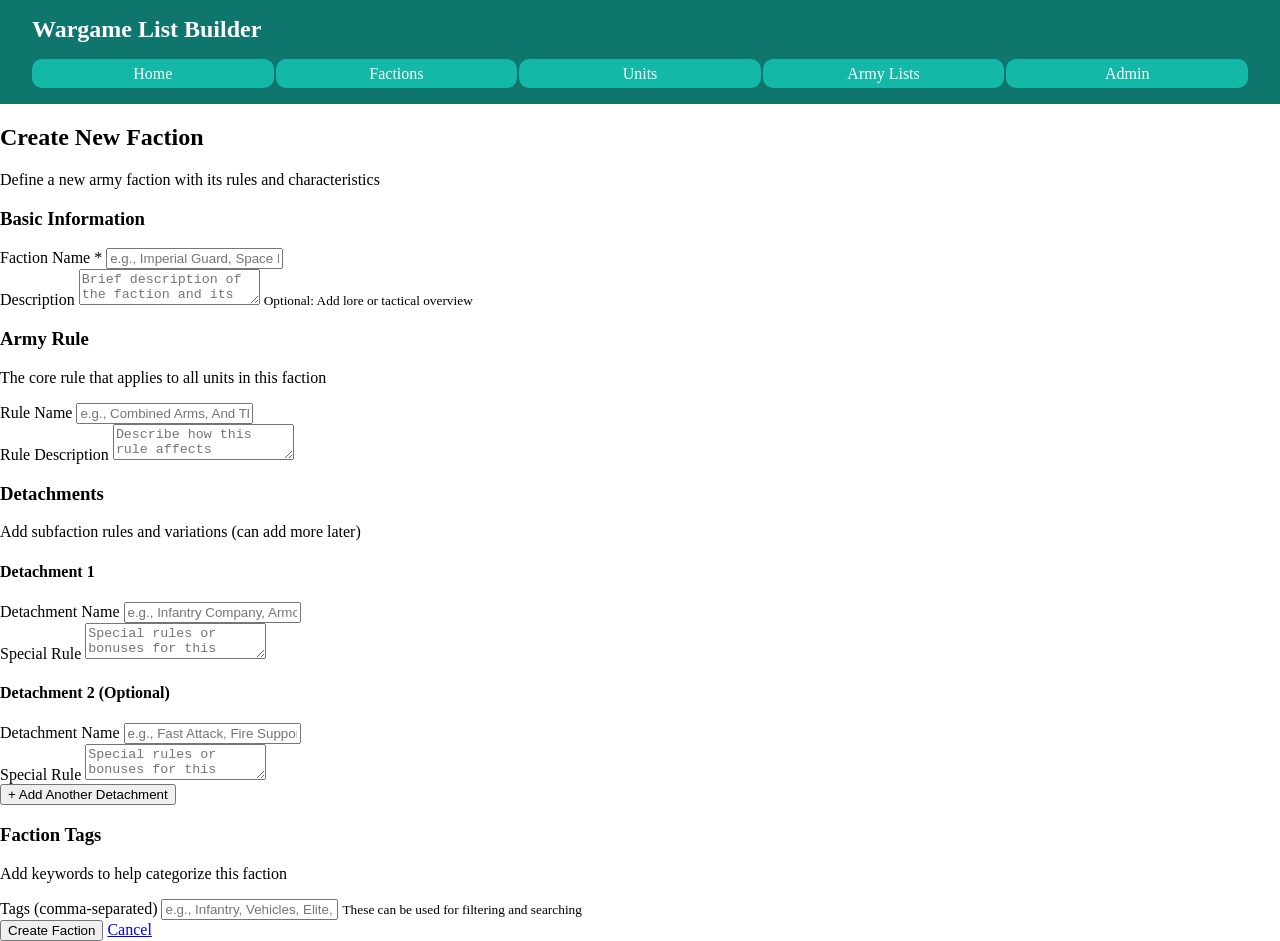
==== pages/create-faction.html @ 3ded6fea "Added Base pages with dummy info for styling" ====
<!DOCTYPE html>
<html lang="en">
<head>
  <meta charset="UTF-8">
  <meta name="viewport" content="width=device-width, initial-scale=1.0">
  <title>Create Faction - Wargame List Builder</title>
  <link rel="stylesheet" href="../css/style.css">
</head>
<body>
  <header>
    <h1>Wargame List Builder</h1>
    <nav>
      <ul>
        <li><a href="../index.html">Home</a></li>
        <li><a href="factions.html">Factions</a></li>
        <li><a href="units.html">Units</a></li>
        <li><a href="lists.html">Army Lists</a></li>
        <li><a href="admin.html">Admin</a></li>
      </ul>
    </nav>
  </header>

  <main>
    <div>
      <h2>Create New Faction</h2>
      <p>Define a new army faction with its rules and characteristics</p>
    </div>

    <form>
      <!-- Basic Information -->
      <div>
        <div>
          <h3>Basic Information</h3>
        </div>
        <div>
          <div>
            <label for="faction-name">Faction Name *</label>
            <input type="text" id="faction-name" placeholder="e.g., Imperial Guard, Space Marines" required>
          </div>

          <div>
            <label for="faction-description">Description</label>
            <textarea id="faction-description" placeholder="Brief description of the faction and its playstyle..."></textarea>
            <small>Optional: Add lore or tactical overview</small>
          </div>
        </div>
      </div>

      <!-- Army Rules -->
      <div>
        <div>
          <h3>Army Rule</h3>
          <p>The core rule that applies to all units in this faction</p>
        </div>
        <div>
          <div>
            <label for="army-rule-name">Rule Name</label>
            <input type="text" id="army-rule-name" placeholder="e.g., Combined Arms, And They Shall Know No Fear">
          </div>

          <div>
            <label for="army-rule-description">Rule Description</label>
            <textarea id="army-rule-description" placeholder="Describe how this rule affects gameplay..."></textarea>
          </div>
        </div>
      </div>

      <!-- Detachments Section -->
      <div>
        <div>
          <h3>Detachments</h3>
          <p>Add subfaction rules and variations (can add more later)</p>
        </div>
        <div>
          <!-- Detachment 1 -->
          <div>
            <h4>Detachment 1</h4>
            <div>
              <label for="detachment-1-name">Detachment Name</label>
              <input type="text" id="detachment-1-name" placeholder="e.g., Infantry Company, Armored Regiment">
            </div>

            <div>
              <label for="detachment-1-rule">Special Rule</label>
              <textarea id="detachment-1-rule" placeholder="Special rules or bonuses for this detachment..."></textarea>
            </div>
          </div>

          <!-- Detachment 2 -->
          <div>
            <h4>Detachment 2 (Optional)</h4>
            <div>
              <label for="detachment-2-name">Detachment Name</label>
              <input type="text" id="detachment-2-name" placeholder="e.g., Fast Attack, Fire Support">
            </div>

            <div>
              <label for="detachment-2-rule">Special Rule</label>
              <textarea id="detachment-2-rule" placeholder="Special rules or bonuses for this detachment..."></textarea>
            </div>
          </div>

          <button type="button">+ Add Another Detachment</button>
        </div>
      </div>

      <!-- Tags & Keywords -->
      <div>
        <div>
          <h3>Faction Tags</h3>
          <p>Add keywords to help categorize this faction</p>
        </div>
        <div>
          <div>
            <label for="faction-tags">Tags (comma-separated)</label>
            <input type="text" id="faction-tags" placeholder="e.g., Infantry, Vehicles, Elite, Horde, Melee">
            <small>These can be used for filtering and searching</small>
          </div>
        </div>
      </div>

      <!-- Form Actions -->
      <div>
        <div>
          <div>
            <button type="submit">Create Faction</button>
            <a href="./pages/factions.html">Cancel</a>
          </div>
        </div>
      </div>
    </form>
  </main>
</body>
</html>
---- css/style.css ----
:root {
  /*Colors*/
  --teal-light: #5eead4;
  --primary-teal: #14b8a6;
  --teal-dark: #0f766e;
  
  --blue-light: #60a5fa;
  --primary-blue: #3b82f6;
  --blue-dark: #1e40af;
  
  --purple-light: #c084fc;
  --primary-purple: #a855f7;
  --purple-dark: #7e22ce;

  --bg-white: #ffffff;
  --bg-secondary: #f8fafc;
  
  --text-primary: #0f172a;
  --text-secondary: #475569;
  
  --border-color: #cbd5e1;
}

body{
  margin:0;
  padding: 0;;
}

header {
  background-color: var(--teal-dark);
  padding: 1rem 2rem;
}

header h1 {
  color: var(--bg-white);
  margin: 0 0 1rem 0;
  font-size: 1.5rem;
}

nav ul {
  list-style: none;
  margin: 0;
  padding: 0;
  display: flex;
  gap: 2px;
  flex-wrap: wrap;
}

nav ul li {
  flex: 1;
  min-width: 100px;
}

nav ul li a {
  display: block;
  background-color: var(--primary-teal);
  color: white;
  text-decoration: none;
  padding: 0.35rem;
  text-align: center;
  border-radius: 10px;
  transition: background-color 0.2s ease;
  font-weight: 500;
}

nav ul li a:hover {
  background-color: var(--primary-blue);
}

nav ul li a[href]:active,
nav ul li a.active {
  background-color: var(--blue-dark);
}

.center {
  text-align: center;
}

.center-flex {
  display: flex;
  justify-content: center;
  align-items: center;
}
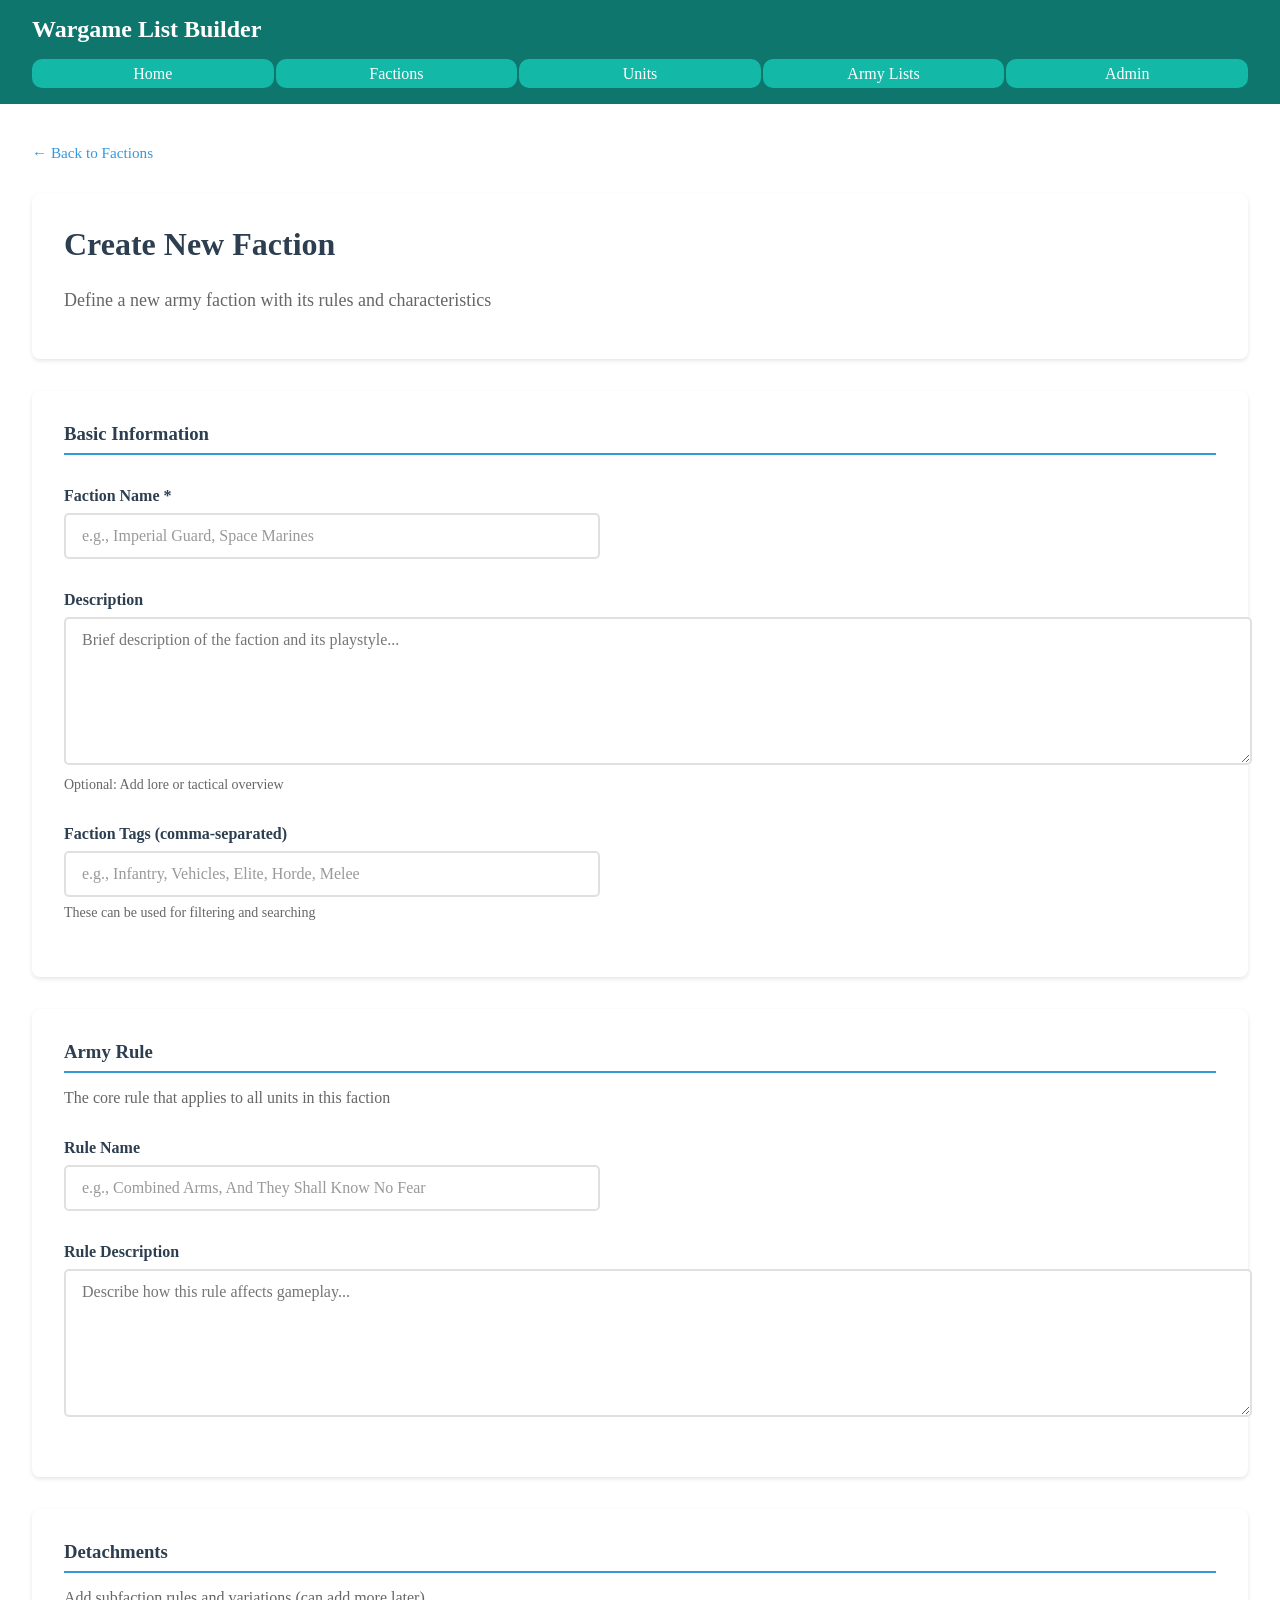
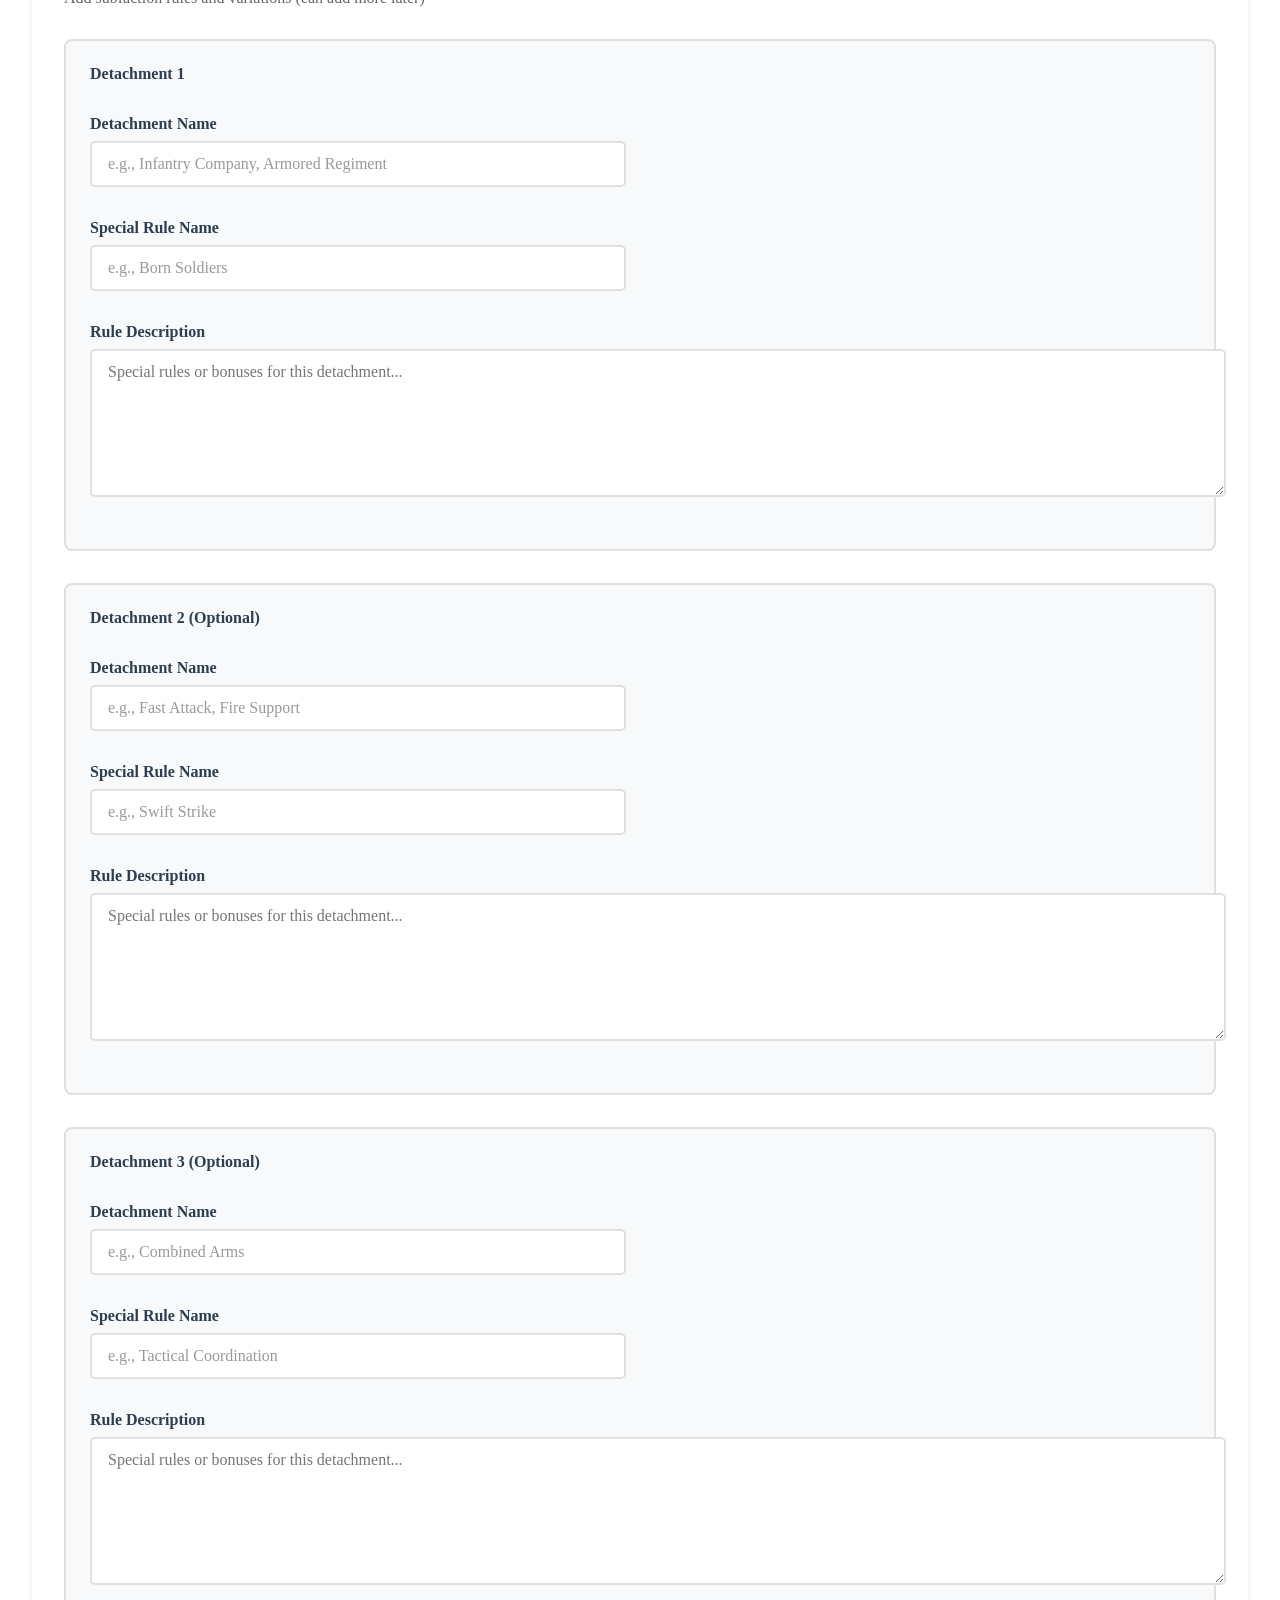
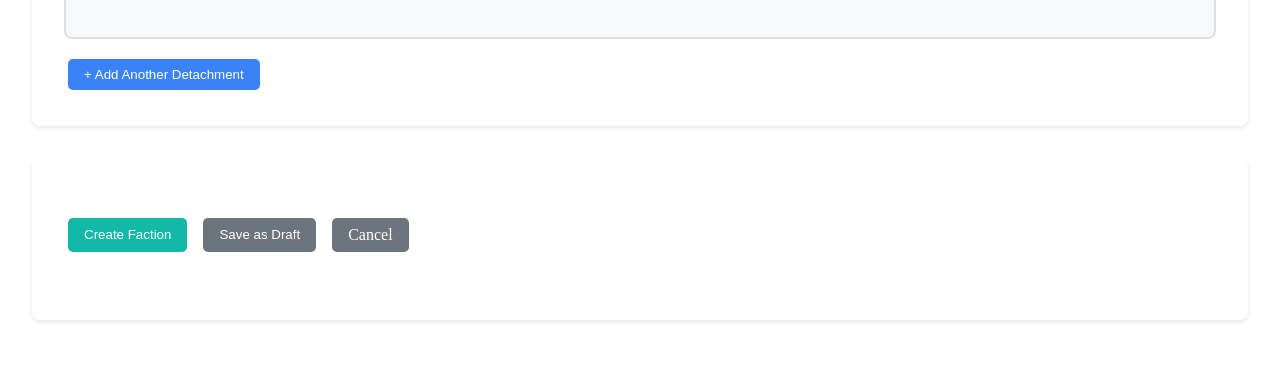
==== commit 1c8bf215: "Finished Styles and basic layouts" ====
--- a/pages/create-faction.html
+++ b/pages/create-faction.html
@@ -21,114 +21,127 @@
   </header>
 
   <main>
-    <div>
+    <div class="breadcrumb">
+      <a href="factions.html">← Back to Factions</a>
+    </div>
+
+    <div class="detail-header">
       <h2>Create New Faction</h2>
       <p>Define a new army faction with its rules and characteristics</p>
     </div>
 
     <form>
       <!-- Basic Information -->
-      <div>
-        <div>
-          <h3>Basic Information</h3>
+      <div class="form-section">
+        <h3>Basic Information</h3>
+        <div class="form-group">
+          <label for="faction-name">Faction Name *</label>
+          <input type="text" id="faction-name" placeholder="e.g., Imperial Guard, Space Marines" required>
         </div>
-        <div>
-          <div>
-            <label for="faction-name">Faction Name *</label>
-            <input type="text" id="faction-name" placeholder="e.g., Imperial Guard, Space Marines" required>
-          </div>
 
-          <div>
-            <label for="faction-description">Description</label>
-            <textarea id="faction-description" placeholder="Brief description of the faction and its playstyle..."></textarea>
-            <small>Optional: Add lore or tactical overview</small>
-          </div>
+        <div class="form-group">
+          <label for="faction-description">Description</label>
+          <textarea id="faction-description" placeholder="Brief description of the faction and its playstyle..."></textarea>
+          <small>Optional: Add lore or tactical overview</small>
+        </div>
+
+        <div class="form-group">
+          <label for="faction-tags">Faction Tags (comma-separated)</label>
+          <input type="text" id="faction-tags" placeholder="e.g., Infantry, Vehicles, Elite, Horde, Melee">
+          <small>These can be used for filtering and searching</small>
         </div>
       </div>
 
       <!-- Army Rules -->
-      <div>
-        <div>
-          <h3>Army Rule</h3>
-          <p>The core rule that applies to all units in this faction</p>
+      <div class="form-section">
+        <h3>Army Rule</h3>
+        <p>The core rule that applies to all units in this faction</p>
+        
+        <div class="form-group">
+          <label for="army-rule-name">Rule Name</label>
+          <input type="text" id="army-rule-name" placeholder="e.g., Combined Arms, And They Shall Know No Fear">
         </div>
-        <div>
-          <div>
-            <label for="army-rule-name">Rule Name</label>
-            <input type="text" id="army-rule-name" placeholder="e.g., Combined Arms, And They Shall Know No Fear">
-          </div>
 
-          <div>
-            <label for="army-rule-description">Rule Description</label>
-            <textarea id="army-rule-description" placeholder="Describe how this rule affects gameplay..."></textarea>
-          </div>
+        <div class="form-group">
+          <label for="army-rule-description">Rule Description</label>
+          <textarea id="army-rule-description" placeholder="Describe how this rule affects gameplay..."></textarea>
         </div>
       </div>
 
       <!-- Detachments Section -->
-      <div>
-        <div>
-          <h3>Detachments</h3>
-          <p>Add subfaction rules and variations (can add more later)</p>
-        </div>
-        <div>
-          <!-- Detachment 1 -->
-          <div>
-            <h4>Detachment 1</h4>
-            <div>
-              <label for="detachment-1-name">Detachment Name</label>
-              <input type="text" id="detachment-1-name" placeholder="e.g., Infantry Company, Armored Regiment">
-            </div>
-
-            <div>
-              <label for="detachment-1-rule">Special Rule</label>
-              <textarea id="detachment-1-rule" placeholder="Special rules or bonuses for this detachment..."></textarea>
-            </div>
+      <div class="form-section">
+        <h3>Detachments</h3>
+        <p>Add subfaction rules and variations (can add more later)</p>
+        
+        <!-- Detachment 1 -->
+        <div class="form-item">
+          <h4>Detachment 1</h4>
+          <div class="form-group">
+            <label for="detachment-1-name">Detachment Name</label>
+            <input type="text" id="detachment-1-name" placeholder="e.g., Infantry Company, Armored Regiment">
           </div>
 
-          <!-- Detachment 2 -->
-          <div>
-            <h4>Detachment 2 (Optional)</h4>
-            <div>
-              <label for="detachment-2-name">Detachment Name</label>
-              <input type="text" id="detachment-2-name" placeholder="e.g., Fast Attack, Fire Support">
-            </div>
-
-            <div>
-              <label for="detachment-2-rule">Special Rule</label>
-              <textarea id="detachment-2-rule" placeholder="Special rules or bonuses for this detachment..."></textarea>
-            </div>
+          <div class="form-group">
+            <label for="detachment-1-rule">Special Rule Name</label>
+            <input type="text" id="detachment-1-rule" placeholder="e.g., Born Soldiers">
           </div>
 
-          <button type="button">+ Add Another Detachment</button>
-        </div>
-      </div>
-
-      <!-- Tags & Keywords -->
-      <div>
-        <div>
-          <h3>Faction Tags</h3>
-          <p>Add keywords to help categorize this faction</p>
-        </div>
-        <div>
-          <div>
-            <label for="faction-tags">Tags (comma-separated)</label>
-            <input type="text" id="faction-tags" placeholder="e.g., Infantry, Vehicles, Elite, Horde, Melee">
-            <small>These can be used for filtering and searching</small>
+          <div class="form-group">
+            <label for="detachment-1-description">Rule Description</label>
+            <textarea id="detachment-1-description" placeholder="Special rules or bonuses for this detachment..."></textarea>
           </div>
         </div>
+
+        <!-- Detachment 2 -->
+        <div class="form-item">
+          <h4>Detachment 2 (Optional)</h4>
+          <div class="form-group">
+            <label for="detachment-2-name">Detachment Name</label>
+            <input type="text" id="detachment-2-name" placeholder="e.g., Fast Attack, Fire Support">
+          </div>
+
+          <div class="form-group">
+            <label for="detachment-2-rule">Special Rule Name</label>
+            <input type="text" id="detachment-2-rule" placeholder="e.g., Swift Strike">
+          </div>
+
+          <div class="form-group">
+            <label for="detachment-2-description">Rule Description</label>
+            <textarea id="detachment-2-description" placeholder="Special rules or bonuses for this detachment..."></textarea>
+          </div>
+        </div>
+
+        <!-- Detachment 3 -->
+        <div class="form-item">
+          <h4>Detachment 3 (Optional)</h4>
+          <div class="form-group">
+            <label for="detachment-3-name">Detachment Name</label>
+            <input type="text" id="detachment-3-name" placeholder="e.g., Combined Arms">
+          </div>
+
+          <div class="form-group">
+            <label for="detachment-3-rule">Special Rule Name</label>
+            <input type="text" id="detachment-3-rule" placeholder="e.g., Tactical Coordination">
+          </div>
+
+          <div class="form-group">
+            <label for="detachment-3-description">Rule Description</label>
+            <textarea id="detachment-3-description" placeholder="Special rules or bonuses for this detachment..."></textarea>
+          </div>
+        </div>
+
+        <button type="button" class="btn btn-add">+ Add Another Detachment</button>
       </div>
 
       <!-- Form Actions -->
-      <div>
-        <div>
-          <div>
-            <button type="submit">Create Faction</button>
-            <a href="./pages/factions.html">Cancel</a>
-          </div>
+      <div class="form-section">
+        <div class="form-actions">
+          <button type="submit" class="btn">Create Faction</button>
+          <button type="button" class="btn btn-secondary">Save as Draft</button>
+          <a href="factions.html" class="btn btn-secondary">Cancel</a>
         </div>
       </div>
     </form>
   </main>
 </body>
-</html>
+</html>
--- a/css/style.css
+++ b/css/style.css
@@ -23,7 +23,13 @@
 
 body{
   margin:0;
-  padding: 0;;
+  padding: 0;
+}
+
+main {
+  padding: 2rem;
+  max-width: 1400px;
+  margin: 0 auto;
 }
 
 header {
@@ -80,4 +86,679 @@
   display: flex;
   justify-content: center;
   align-items: center;
+}
+
+h2 {
+  color: var(--text-primary);
+  margin-top: 2rem;
+}
+
+.cards-container {
+  gap: 2rem;
+  flex-wrap: wrap;
+  justify-content: center;
+}
+
+.card {
+  border: 1px solid var(--border-color);
+  border-radius: 8px;
+  box-shadow: 0 2px 4px rgba(0, 0, 0, 0.1);
+  padding: 1.5rem;
+  display: flex;
+  flex-direction: column;
+  justify-content: space-between;
+  width: 350px;
+  min-height: 300px;
+}
+
+.card-header h3 {
+  margin-top: 0;
+  color: var(--blue-dark);
+}
+
+.card-body {
+  flex-grow: 1;
+}
+
+.btn {
+  display: inline-block;
+  background-color: var(--primary-teal);
+  color: var(--bg-white);
+  text-decoration: none;
+  padding: 0.5rem 1rem;
+  border-radius: 5px;
+  margin: 0.25rem;
+  font-weight: 500;
+  border: none;
+  cursor: pointer;
+  transition: background-color 0.2s ease;
+}
+
+.btn:hover {
+  background-color: var(--primary-blue);
+}
+
+/* Search container */
+div > div {
+  margin: 2rem 0;
+}
+
+label {
+  display: block;
+  margin-bottom: 0.5rem;
+  font-weight: 600;
+  color: #2c3e50;
+}
+
+input[type="text"] {
+  width: 100%;
+  max-width: 500px;
+  padding: 0.75rem 1rem;
+  border: 2px solid #e0e0e0;
+  border-radius: 5px;
+  font-size: 1rem;
+  transition: border-color 0.2s ease;
+}
+
+input[type="text"]:focus {
+  outline: none;
+  border-color: #3498db;
+}
+
+input[type="text"]::placeholder {
+  color: #999;
+}
+
+/* Table with margins */
+table {
+  width: 100%;
+  border-collapse: collapse;
+  margin: 2rem 0;
+  background-color: white;
+  box-shadow: 0 2px 4px rgba(0, 0, 0, 0.1);
+}
+
+.table-container {
+  margin: 2rem 0;
+}
+
+thead {
+  background-color: #2c3e50;
+  color: white;
+}
+
+td, th {
+  border-right: 1px solid #d0d0d0;
+}
+
+td:last-child, th:last-child {
+  border-right: none;
+}
+
+th {
+  border-right: 2px solid #1a252f;
+  padding: 1rem;
+  text-align: left;
+  font-weight: 600;
+}
+
+th:last-child {
+  border-right: none;
+}
+
+td {
+  padding: 1rem;
+  border-bottom: 1px solid #e0e0e0;
+}
+
+tbody tr:hover {
+  background-color: #f5f5f5;
+}
+
+tbody tr:last-child td {
+  border-bottom: none;
+}
+
+td small {
+  color: #666;
+  font-size: 0.875rem;
+}
+
+td span {
+  display: inline-block;
+  background-color: #e8f4f8;
+  color: #2980b9;
+  padding: 0.25rem 0.5rem;
+  border-radius: 4px;
+  margin: 0.125rem;
+  font-size: 0.875rem;
+}
+
+/* Generic Detail Page Styles */
+
+/* Header section */
+.detail-header {
+  background-color: white;
+  padding: 2rem;
+  margin-bottom: 2rem;
+  border-radius: 8px;
+  box-shadow: 0 2px 4px rgba(0, 0, 0, 0.1);
+}
+
+.detail-header h2 {
+  margin-top: 0;
+  color: #2c3e50;
+  font-size: 2rem;
+}
+
+.detail-header p {
+  color: #666;
+  font-size: 1.125rem;
+  margin: 0.5rem 0 1rem 0;
+}
+
+.description {
+  line-height: 1.6;
+  color: #333;
+  margin-top: 1rem;
+}
+
+/* Section containers */
+.content-section {
+  background-color: white;
+  padding: 2rem;
+  margin-bottom: 2rem;
+  border-radius: 8px;
+  box-shadow: 0 2px 4px rgba(0, 0, 0, 0.1);
+}
+
+.content-section h3 {
+  color: #2c3e50;
+  margin-top: 0;
+  margin-bottom: 1rem;
+  padding-bottom: 0.5rem;
+  border-bottom: 2px solid #3498db;
+}
+
+.content-section h4 {
+  color: #34495e;
+  margin-top: 1.5rem;
+  margin-bottom: 0.5rem;
+}
+
+/* Highlighted info box */
+.info-box {
+  background-color: #e8f4f8;
+  padding: 1.5rem;
+  border-radius: 8px;
+  border-left: 4px solid #3498db;
+  margin-bottom: 1rem;
+}
+
+.info-box h4 {
+  margin-top: 0;
+  color: #2980b9;
+}
+
+/* Item list */
+.item-list {
+  display: flex;
+  flex-direction: column;
+  gap: 1rem;
+}
+
+.list-item-box {
+  background-color: #f8f9fa;
+  padding: 1.5rem;
+  border-radius: 8px;
+  border: 2px solid #e0e0e0;
+}
+
+.list-item-box h4 {
+  margin-top: 0;
+  color: #2c3e50;
+}
+
+.item-label {
+  font-weight: 600;
+  color: #2980b9;
+  margin-bottom: 0.5rem;
+}
+
+/* Tags/badges */
+.tags {
+  display: flex;
+  flex-wrap: wrap;
+  gap: 0.5rem;
+  margin: 1rem 0;
+}
+
+.tags span {
+  background-color: #e8f4f8;
+  color: #2980b9;
+  padding: 0.25rem 0.75rem;
+  border-radius: 4px;
+  font-size: 0.875rem;
+  font-weight: 500;
+}
+
+/* Action buttons in header */
+.header-actions {
+  margin-top: 1rem;
+  display: flex;
+  gap: 0.5rem;
+  flex-wrap: wrap;
+}
+
+/* Breadcrumb navigation */
+.breadcrumb {
+  margin-bottom: 1.5rem;
+  padding: 0.5rem 0;
+  font-size: 0.95rem;
+}
+
+.breadcrumb a {
+  color: #3498db;
+  text-decoration: none;
+  font-weight: 500;
+}
+
+.breadcrumb a:hover {
+  text-decoration: underline;
+  color: #2980b9;
+}
+
+/* Unit image in table */
+.unit-image {
+  width: 60px;
+  height: 60px;
+  object-fit: cover;
+  border-radius: 8px;
+  border: 2px solid #e0e0e0;
+}
+
+.unit-image-large {
+  width: 80px;
+  height: 80px;
+  object-fit: cover;
+  border-radius: 8px;
+  border: 2px solid #e0e0e0;
+}
+
+/* Form Styles for Creation Pages */
+
+/* Form sections */
+.form-section {
+  background-color: white;
+  padding: 2rem;
+  margin-bottom: 2rem;
+  border-radius: 8px;
+  box-shadow: 0 2px 4px rgba(0, 0, 0, 0.1);
+}
+
+.form-section h3 {
+  color: #2c3e50;
+  margin-top: 0;
+  margin-bottom: 1rem;
+  padding-bottom: 0.5rem;
+  border-bottom: 2px solid #3498db;
+}
+
+.form-section h4 {
+  color: #34495e;
+  margin-top: 1.5rem;
+  margin-bottom: 1rem;
+}
+
+.form-section p {
+  color: #666;
+  margin-bottom: 1rem;
+}
+
+/* Form groups */
+.form-group {
+  margin-bottom: 1.5rem;
+}
+
+.form-group label {
+  display: block;
+  margin-bottom: 0.5rem;
+  font-weight: 600;
+  color: #2c3e50;
+}
+
+.form-group input[type="text"],
+.form-group input[type="number"],
+.form-group input[type="file"],
+.form-group textarea,
+.form-group select {
+  width: 100%;
+  padding: 0.75rem 1rem;
+  border: 2px solid #e0e0e0;
+  border-radius: 5px;
+  font-size: 1rem;
+  transition: border-color 0.2s ease;
+  font-family: inherit;
+}
+
+.form-group input[type="text"]:focus,
+.form-group input[type="number"]:focus,
+.form-group textarea:focus,
+.form-group select:focus {
+  outline: none;
+  border-color: #3498db;
+}
+
+.form-group textarea {
+  min-height: 120px;
+  resize: vertical;
+}
+
+.form-group small {
+  display: block;
+  margin-top: 0.5rem;
+  color: #666;
+  font-size: 0.875rem;
+}
+
+/* Grid layout for forms */
+.form-grid-2 {
+  display: grid;
+  grid-template-columns: repeat(2, 1fr);
+  gap: 1.5rem;
+}
+
+.form-grid-3 {
+  display: grid;
+  grid-template-columns: repeat(3, 1fr);
+  gap: 1.5rem;
+}
+
+.form-grid-4 {
+  display: grid;
+  grid-template-columns: repeat(4, 1fr);
+  gap: 1.5rem;
+}
+
+/* Responsive forms - stack on smaller screens */
+@media (max-width: 768px) {
+  .form-grid-2,
+  .form-grid-3,
+  .form-grid-4 {
+    grid-template-columns: 1fr;
+  }
+}
+
+/* Nested form item (like detachment or weapon groups) */
+.form-item {
+  background-color: #f8f9fa;
+  padding: 1.5rem;
+  border-radius: 8px;
+  border: 2px solid #e0e0e0;
+  margin-bottom: 1rem;
+}
+
+.form-item h4 {
+  margin-top: 0;
+  color: #2c3e50;
+  margin-bottom: 1rem;
+}
+
+/* Button group for form actions */
+.form-actions {
+  display: flex;
+  gap: 0.5rem;
+  flex-wrap: wrap;
+  margin-top: 1.5rem;
+}
+
+.btn-secondary {
+  background-color: #6c757d;
+  color: white;
+}
+
+.btn-secondary:hover {
+  background-color: #5a6268;
+}
+
+.btn-add {
+  background-color: var(--primary-blue);
+  color: white;
+}
+
+.btn-add:hover {
+  background-color: var(--blue-dark);
+}
+
+/* List Builder Specific Styles */
+
+/* Current army summary box */
+.army-summary {
+  background-color: white;
+  padding: 2rem;
+  margin-bottom: 2rem;
+  border-radius: 8px;
+  box-shadow: 0 2px 4px rgba(0, 0, 0, 0.1);
+  border-left: 4px solid var(--primary-teal);
+}
+
+.army-summary h3 {
+  color: #2c3e50;
+  margin-top: 0;
+  margin-bottom: 1rem;
+}
+
+.summary-stats {
+  display: flex;
+  justify-content: space-between;
+  align-items: center;
+  flex-wrap: wrap;
+  gap: 1rem;
+}
+
+.stat-item {
+  text-align: center;
+}
+
+.stat-label {
+  color: #666;
+  font-size: 0.875rem;
+  margin-bottom: 0.25rem;
+}
+
+.stat-value {
+  font-size: 1.5rem;
+  font-weight: 700;
+  color: var(--primary-blue);
+}
+
+/* Unit list in army builder */
+.unit-list-item {
+  background-color: white;
+  padding: 1rem;
+  margin-bottom: 0.75rem;
+  border-radius: 8px;
+  border: 2px solid #e0e0e0;
+  display: flex;
+  justify-content: space-between;
+  align-items: center;
+  gap: 1rem;
+}
+
+.unit-list-item:hover {
+  border-color: var(--primary-teal);
+}
+
+.unit-info {
+  flex: 1;
+}
+
+.unit-info h4 {
+  margin: 0 0 0.5rem 0;
+  color: #2c3e50;
+}
+
+.unit-info p {
+  margin: 0;
+  color: #666;
+  font-size: 0.875rem;
+}
+
+.unit-actions {
+  display: flex;
+  gap: 0.5rem;
+}
+
+/* Available units grid */
+.available-units {
+  display: grid;
+  grid-template-columns: repeat(auto-fill, minmax(300px, 1fr));
+  gap: 1rem;
+}
+
+.unit-card {
+  background-color: white;
+  padding: 1.5rem;
+  border-radius: 8px;
+  border: 2px solid #e0e0e0;
+  transition: all 0.2s ease;
+}
+
+.unit-card:hover {
+  border-color: var(--primary-teal);
+  box-shadow: 0 4px 8px rgba(0, 0, 0, 0.1);
+}
+
+.unit-card h4 {
+  margin-top: 0;
+  color: #2c3e50;
+}
+
+.unit-card p {
+  margin: 0.5rem 0;
+  font-size: 0.875rem;
+  color: #666;
+}
+
+/* Validation alert */
+.alert {
+  padding: 1rem;
+  border-radius: 8px;
+  margin-bottom: 1rem;
+  border-left: 4px solid;
+}
+
+.alert-success {
+  background-color: #d1fae5;
+  border-color: #10b981;
+  color: #065f46;
+}
+
+.alert-warning {
+  background-color: #fef3c7;
+  border-color: #f59e0b;
+  color: #92400e;
+}
+
+.alert-info {
+  background-color: #dbeafe;
+  border-color: var(--primary-blue);
+  color: var(--blue-dark);
+}
+
+.alert p {
+  margin: 0;
+}
+
+.alert ul {
+  margin: 0.5rem 0 0 1.5rem;
+}
+
+/* Empty state */
+.empty-state {
+  text-align: center;
+  padding: 3rem 1rem;
+  color: #666;
+}
+
+.empty-state h3 {
+  color: #2c3e50;
+  margin-bottom: 0.5rem;
+}
+
+.empty-state p {
+  margin-bottom: 1.5rem;
+}
+
+/* Points display */
+.points-display {
+  font-size: 1.75rem;
+  font-weight: 700;
+  color: var(--primary-blue);
+}
+
+.points-limit {
+  color: #666;
+  font-size: 1rem;
+}
+
+/* Checkbox and radio styles */
+input[type="checkbox"],
+input[type="radio"] {
+  width: 1.25rem;
+  height: 1.25rem;
+  cursor: pointer;
+}
+
+.checkbox-group,
+.radio-group {
+  display: flex;
+  flex-direction: column;
+  gap: 0.75rem;
+}
+
+.checkbox-label,
+.radio-label {
+  display: flex;
+  align-items: center;
+  gap: 0.5rem;
+  cursor: pointer;
+}
+
+/* Customization panel (for list builder) */
+.customization-panel {
+  background-color: white;
+  padding: 2rem;
+  margin-bottom: 2rem;
+  border-radius: 8px;
+  box-shadow: 0 2px 4px rgba(0, 0, 0, 0.1);
+  border: 2px solid var(--primary-blue);
+}
+
+.customization-panel h3 {
+  color: #2c3e50;
+  margin-top: 0;
+  margin-bottom: 1.5rem;
+}
+
+/* Image preview */
+.image-preview {
+  margin-top: 1rem;
+  padding: 1rem;
+  background-color: #f8f9fa;
+  border-radius: 8px;
+  text-align: center;
+}
+
+.image-preview img {
+  max-width: 200px;
+  border-radius: 8px;
+  border: 2px solid #e0e0e0;
+}
+
+.preview-label {
+  display: block;
+  margin-bottom: 0.5rem;
+  color: #666;
+  font-size: 0.875rem;
 }
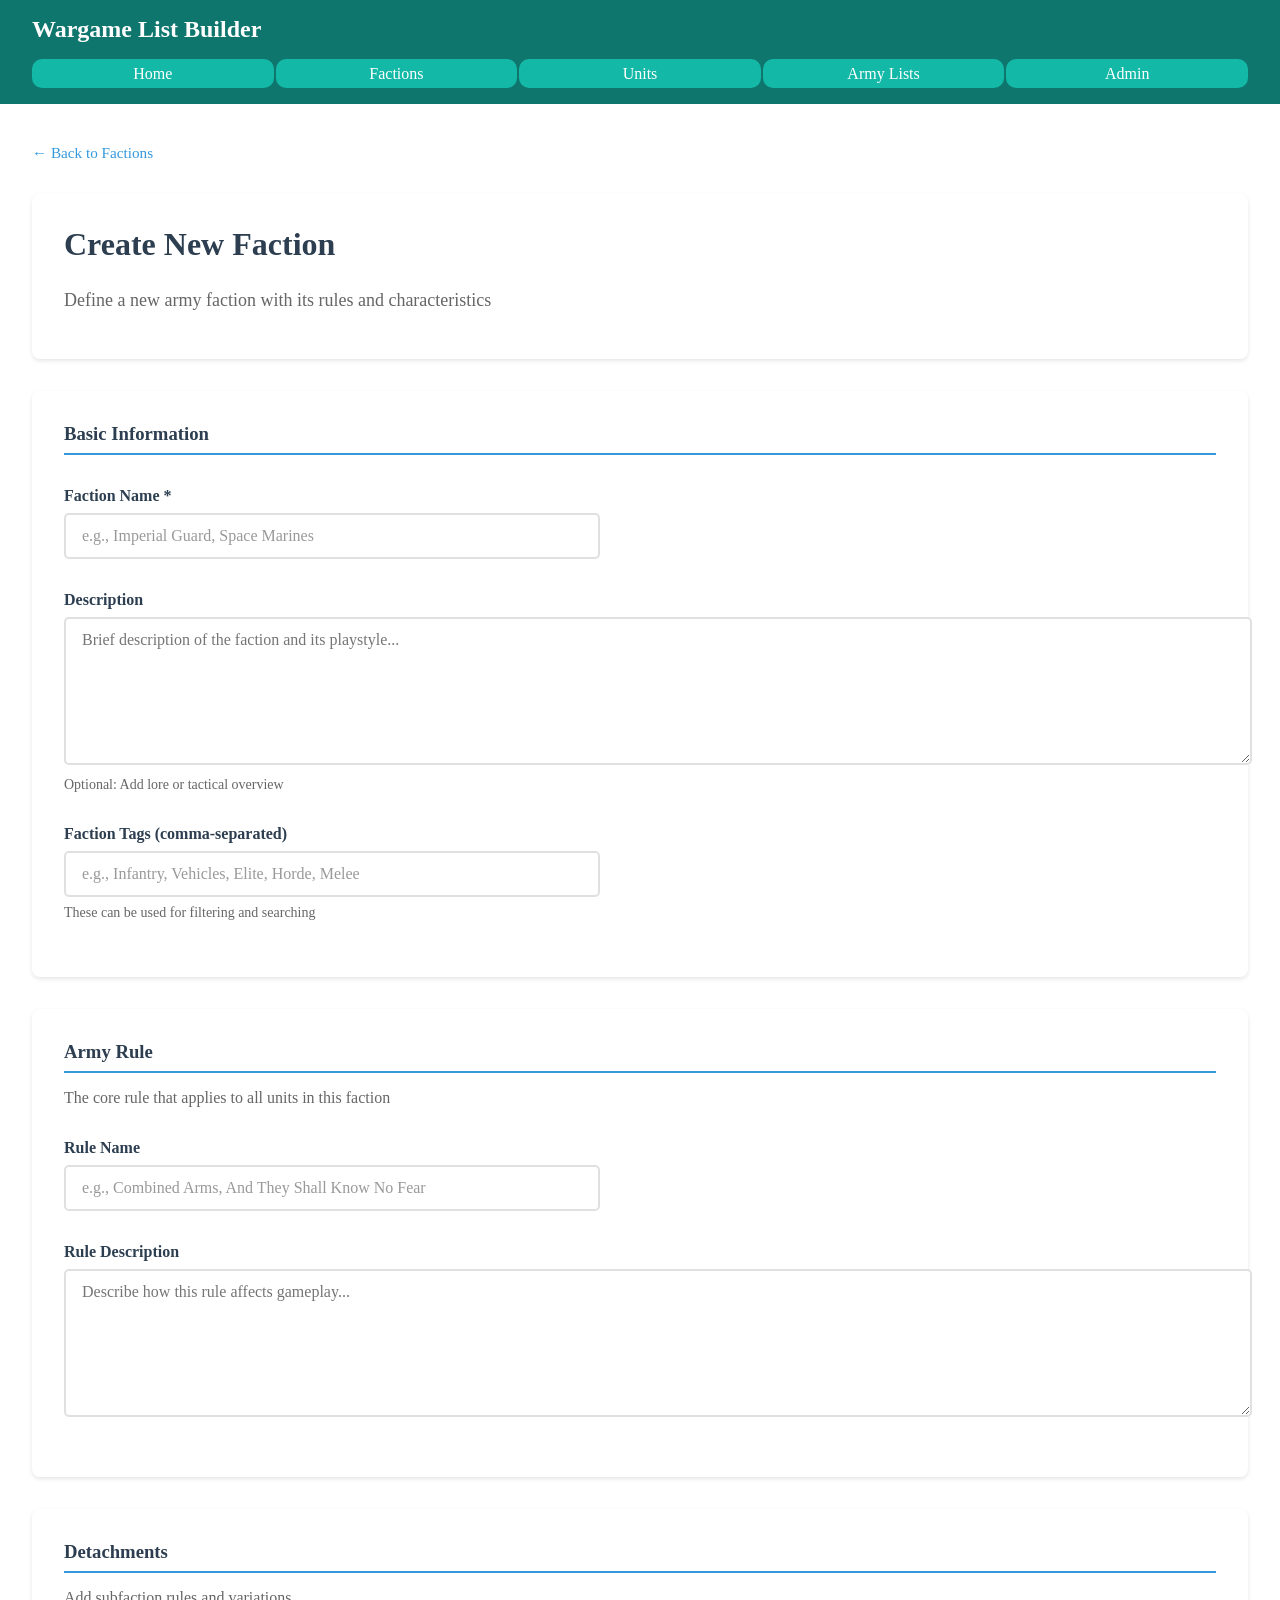
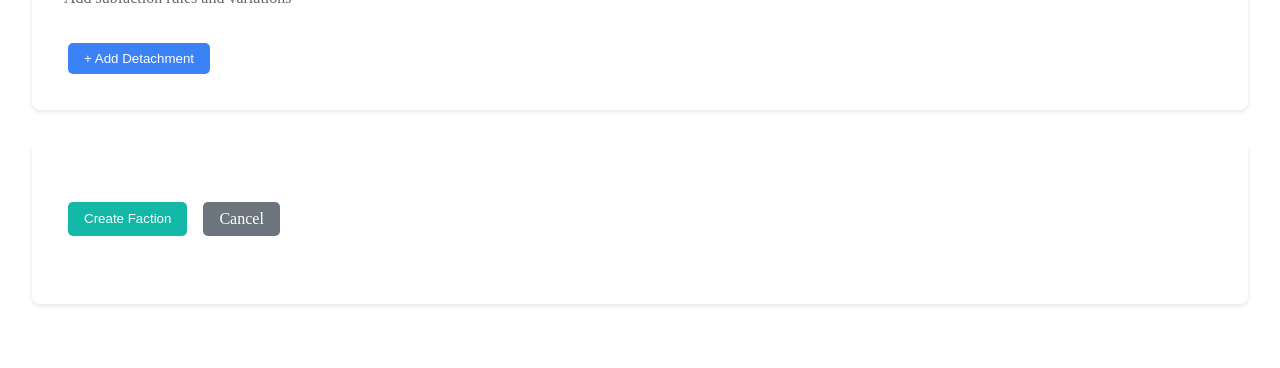
==== commit 2bfd2b9a: "Created initial javascript Created the initial javascript for factions creation and deletion with th" ====
--- a/pages/create-faction.html
+++ b/pages/create-faction.html
@@ -5,6 +5,7 @@
   <meta name="viewport" content="width=device-width, initial-scale=1.0">
   <title>Create Faction - Wargame List Builder</title>
   <link rel="stylesheet" href="../css/style.css">
+  <script src="../js/main.js"></script>
 </head>
 <body>
   <header>
@@ -30,10 +31,14 @@
       <p>Define a new army faction with its rules and characteristics</p>
     </div>
 
-    <form>
+    <div id="message-container"></div>
+
+    <form id="faction-form">
       <!-- Basic Information -->
       <div class="form-section">
+
         <h3>Basic Information</h3>
+
         <div class="form-group">
           <label for="faction-name">Faction Name *</label>
           <input type="text" id="faction-name" placeholder="e.g., Imperial Guard, Space Marines" required>
@@ -71,77 +76,149 @@
       <!-- Detachments Section -->
       <div class="form-section">
         <h3>Detachments</h3>
-        <p>Add subfaction rules and variations (can add more later)</p>
+        <p>Add subfaction rules and variations</p>
         
-        <!-- Detachment 1 -->
-        <div class="form-item">
-          <h4>Detachment 1</h4>
-          <div class="form-group">
-            <label for="detachment-1-name">Detachment Name</label>
-            <input type="text" id="detachment-1-name" placeholder="e.g., Infantry Company, Armored Regiment">
-          </div>
-
-          <div class="form-group">
-            <label for="detachment-1-rule">Special Rule Name</label>
-            <input type="text" id="detachment-1-rule" placeholder="e.g., Born Soldiers">
-          </div>
-
-          <div class="form-group">
-            <label for="detachment-1-description">Rule Description</label>
-            <textarea id="detachment-1-description" placeholder="Special rules or bonuses for this detachment..."></textarea>
-          </div>
-        </div>
-
-        <!-- Detachment 2 -->
-        <div class="form-item">
-          <h4>Detachment 2 (Optional)</h4>
-          <div class="form-group">
-            <label for="detachment-2-name">Detachment Name</label>
-            <input type="text" id="detachment-2-name" placeholder="e.g., Fast Attack, Fire Support">
-          </div>
-
-          <div class="form-group">
-            <label for="detachment-2-rule">Special Rule Name</label>
-            <input type="text" id="detachment-2-rule" placeholder="e.g., Swift Strike">
-          </div>
-
-          <div class="form-group">
-            <label for="detachment-2-description">Rule Description</label>
-            <textarea id="detachment-2-description" placeholder="Special rules or bonuses for this detachment..."></textarea>
-          </div>
-        </div>
-
-        <!-- Detachment 3 -->
-        <div class="form-item">
-          <h4>Detachment 3 (Optional)</h4>
-          <div class="form-group">
-            <label for="detachment-3-name">Detachment Name</label>
-            <input type="text" id="detachment-3-name" placeholder="e.g., Combined Arms">
-          </div>
-
-          <div class="form-group">
-            <label for="detachment-3-rule">Special Rule Name</label>
-            <input type="text" id="detachment-3-rule" placeholder="e.g., Tactical Coordination">
-          </div>
-
-          <div class="form-group">
-            <label for="detachment-3-description">Rule Description</label>
-            <textarea id="detachment-3-description" placeholder="Special rules or bonuses for this detachment..."></textarea>
-          </div>
-        </div>
-
-        <button type="button" class="btn btn-add">+ Add Another Detachment</button>
+        <div id="detachments-container">
+          <!-- Detachments will be added here dynamically -->
+        </div>
+
+        <button type="button" class="btn btn-add" id="add-detachment-btn">+ Add Detachment</button>
       </div>
 
       <!-- Form Actions -->
       <div class="form-section">
         <div class="form-actions">
           <button type="submit" class="btn">Create Faction</button>
-          <button type="button" class="btn btn-secondary">Save as Draft</button>
           <a href="factions.html" class="btn btn-secondary">Cancel</a>
         </div>
       </div>
     </form>
   </main>
+
+<script>
+  // Page-specific JavaScript for create-faction.html
+  let detachmentCount = 0;
+
+  document.getElementById('add-detachment-btn').addEventListener('click', addDetachmentForm);
+  document.getElementById('faction-form').addEventListener('submit', handleFormSubmit);
+
+  function addDetachmentForm() {
+    detachmentCount++;
+    const container = document.getElementById('detachments-container');
+    
+    const detachmentHTML = `
+      <div class="form-item detachment-item" data-detachment-index="${detachmentCount - 1}">
+        <div style="display: flex; justify-content: space-between; align-items: center;">
+          <h4>Detachment ${detachmentCount}</h4>
+          <button type="button" class="btn btn-secondary" onclick="removeDetachment(this)">Remove</button>
+        </div>
+        <div class="form-group">
+          <label>Detachment Name</label>
+          <input type="text" class="detachment-name" placeholder="e.g., Infantry Company">
+        </div>
+
+        <div class="form-group">
+          <label>Special Rule Name</label>
+          <input type="text" class="detachment-rule" placeholder="e.g., Born Soldiers">
+        </div>
+
+        <div class="form-group">
+          <label>Rule Description</label>
+          <textarea class="detachment-description" placeholder="Special rules or bonuses for this detachment..."></textarea>
+        </div>
+      </div>
+    `;
+    
+    container.insertAdjacentHTML('beforeend', detachmentHTML);
+  }
+
+  function removeDetachment(button) {
+    button.closest('.detachment-item').remove();
+  }
+
+  async function handleFormSubmit(e) {
+    e.preventDefault();
+    
+    const messageContainer = document.getElementById('message-container');
+    messageContainer.innerHTML = '<div class="alert alert-info"><p>Creating faction...</p></div>';
+
+    try {
+      // Gather faction data
+      const factionData = {
+        name: document.getElementById('faction-name').value,
+        description: document.getElementById('faction-description').value,
+        tags: parseTags(document.getElementById('faction-tags').value),
+        army_rule_name: document.getElementById('army-rule-name').value,
+        army_rule_description: document.getElementById('army-rule-description').value,
+      };
+
+      console.log('Creating faction with data:', factionData);
+
+      // Create the faction
+      const factionResult = await createFaction(factionData);
+      console.log('Faction created:', factionResult);
+      const factionId = factionResult.faction_id;
+
+      // Gather detachment data
+      const detachmentItems = document.querySelectorAll('.detachment-item');
+      console.log('Found detachment items:', detachmentItems.length);
+      
+      const detachmentPromises = [];
+
+      detachmentItems.forEach((item, index) => {
+        const name = item.querySelector('.detachment-name').value;
+        const ruleName = item.querySelector('.detachment-rule').value;
+        const ruleDescription = item.querySelector('.detachment-description').value;
+
+        console.log(`Detachment ${index}:`, { name, ruleName, ruleDescription });
+
+        // Only create detachment if it has a name
+        if (name.trim()) {
+          console.log(`Creating detachment ${index} with name: ${name}`);
+          const detachmentData = {
+            faction_id: factionId,
+            name: name,
+            rule_name: ruleName,
+            rule_description: ruleDescription
+          };
+          console.log('Detachment data:', detachmentData);
+          detachmentPromises.push(createDetachment(detachmentData));
+        } else {
+          console.log(`Skipping detachment ${index} - no name`);
+        }
+      });
+
+      console.log('Creating', detachmentPromises.length, 'detachments');
+
+      // Create all detachments
+      if (detachmentPromises.length > 0) {
+        const detachmentResults = await Promise.all(detachmentPromises);
+        console.log('Detachments created:', detachmentResults);
+      } else {
+        console.log('No detachments to create');
+      }
+
+      // Success!
+      messageContainer.innerHTML = `
+        <div class="alert alert-success">
+          <p><strong>Success!</strong> Faction "${factionData.name}" created with ${detachmentPromises.length} detachment(s)!</p>
+        </div>
+      `;
+
+      // Redirect after 2 seconds
+      // setTimeout(() => {
+      //   window.location.href = 'factions.html';
+      // }, 2000);
+
+    } catch (error) {
+      console.error('Full error:', error);
+      messageContainer.innerHTML = `
+        <div class="alert alert-warning">
+          <p><strong>Error:</strong> ${error.message}</p>
+        </div>
+      `;
+    }
+  }
+</script>
 </body>
 </html>
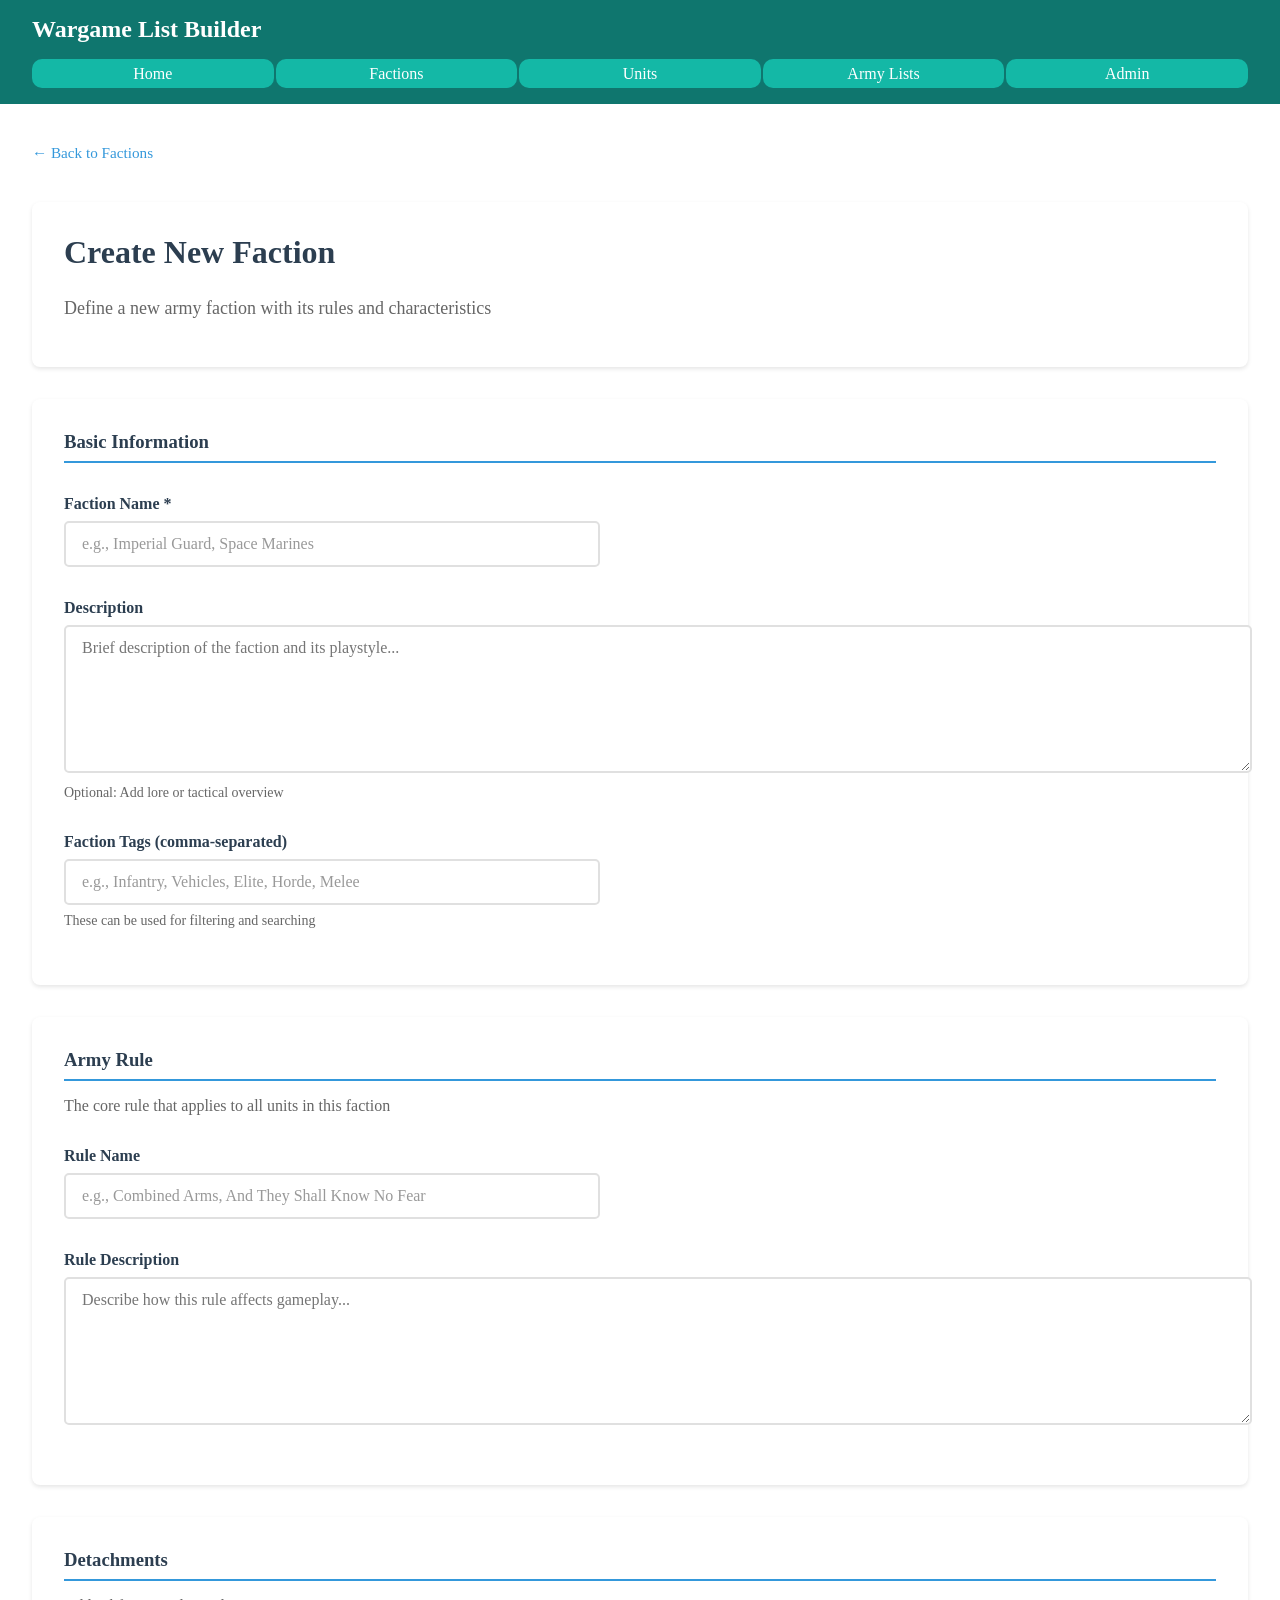
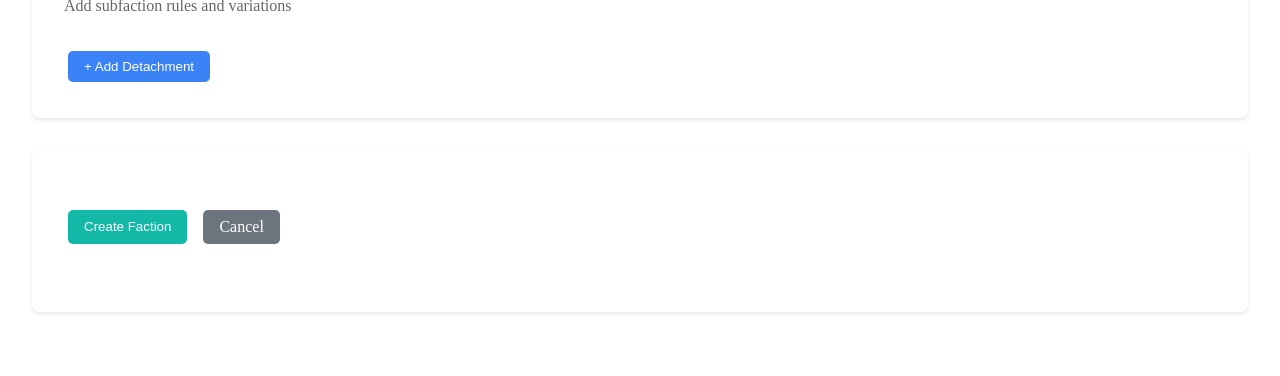
==== commit 3c0e52e4: "Removed temp data from many pages and added Javascript Removed temp data from factions, units, and a" ====
--- a/pages/create-faction.html
+++ b/pages/create-faction.html
@@ -3,7 +3,7 @@
 <head>
   <meta charset="UTF-8">
   <meta name="viewport" content="width=device-width, initial-scale=1.0">
-  <title>Create Faction - Wargame List Builder</title>
+  <title>Faction - Wargame List Builder</title>
   <link rel="stylesheet" href="../css/style.css">
   <script src="../js/main.js"></script>
 </head>
@@ -26,199 +26,359 @@
       <a href="factions.html">← Back to Factions</a>
     </div>
 
-    <div class="detail-header">
-      <h2>Create New Faction</h2>
-      <p>Define a new army faction with its rules and characteristics</p>
+    <div id="loading-message" style="display: none;">
+      <p>Loading faction data...</p>
     </div>
 
-    <div id="message-container"></div>
-
-    <form id="faction-form">
-      <!-- Basic Information -->
-      <div class="form-section">
-
-        <h3>Basic Information</h3>
-
-        <div class="form-group">
-          <label for="faction-name">Faction Name *</label>
-          <input type="text" id="faction-name" placeholder="e.g., Imperial Guard, Space Marines" required>
-        </div>
-
-        <div class="form-group">
-          <label for="faction-description">Description</label>
-          <textarea id="faction-description" placeholder="Brief description of the faction and its playstyle..."></textarea>
-          <small>Optional: Add lore or tactical overview</small>
-        </div>
-
-        <div class="form-group">
-          <label for="faction-tags">Faction Tags (comma-separated)</label>
-          <input type="text" id="faction-tags" placeholder="e.g., Infantry, Vehicles, Elite, Horde, Melee">
-          <small>These can be used for filtering and searching</small>
-        </div>
+    <div id="form-container">
+      <div class="detail-header">
+        <h2 id="page-title">Create New Faction</h2>
+        <p id="page-subtitle">Define a new army faction with its rules and characteristics</p>
       </div>
 
-      <!-- Army Rules -->
-      <div class="form-section">
-        <h3>Army Rule</h3>
-        <p>The core rule that applies to all units in this faction</p>
+      <div id="message-container"></div>
+
+      <form id="faction-form">
+        <!-- Basic Information -->
+        <div class="form-section">
+          <h3>Basic Information</h3>
+          <div class="form-group">
+            <label for="faction-name">Faction Name *</label>
+            <input type="text" id="faction-name" placeholder="e.g., Imperial Guard, Space Marines" required>
+          </div>
+
+          <div class="form-group">
+            <label for="faction-description">Description</label>
+            <textarea id="faction-description" placeholder="Brief description of the faction and its playstyle..."></textarea>
+            <small>Optional: Add lore or tactical overview</small>
+          </div>
+
+          <div class="form-group">
+            <label for="faction-tags">Faction Tags (comma-separated)</label>
+            <input type="text" id="faction-tags" placeholder="e.g., Infantry, Vehicles, Elite, Horde, Melee">
+            <small>These can be used for filtering and searching</small>
+          </div>
+        </div>
+
+        <!-- Army Rules -->
+        <div class="form-section">
+          <h3>Army Rule</h3>
+          <p>The core rule that applies to all units in this faction</p>
+          
+          <div class="form-group">
+            <label for="army-rule-name">Rule Name</label>
+            <input type="text" id="army-rule-name" placeholder="e.g., Combined Arms, And They Shall Know No Fear">
+          </div>
+
+          <div class="form-group">
+            <label for="army-rule-description">Rule Description</label>
+            <textarea id="army-rule-description" placeholder="Describe how this rule affects gameplay..."></textarea>
+          </div>
+        </div>
+
+        <!-- Detachments Section -->
+        <div class="form-section">
+          <h3>Detachments</h3>
+          <p id="detachments-instruction">Add subfaction rules and variations</p>
+          
+          <div id="existing-detachments">
+            <!-- Existing detachments will be loaded here in edit mode -->
+          </div>
+
+          <div id="detachments-container">
+            <!-- New detachments will be added here -->
+          </div>
+
+          <button type="button" class="btn btn-add" id="add-detachment-btn">+ Add Detachment</button>
+        </div>
+
+        <!-- Form Actions -->
+        <div class="form-section">
+          <div class="form-actions">
+            <button type="submit" class="btn" id="submit-btn">Create Faction</button>
+            <a href="factions.html" class="btn btn-secondary">Cancel</a>
+          </div>
+        </div>
+      </form>
+    </div>
+  </main>
+
+  <script>
+    // Page-specific JavaScript for create/edit faction
+    let detachmentCount = 0;
+    let isEditMode = false;
+    let currentFaction = null;
+    let existingDetachments = [];
+    let detachmentsToDelete = [];
+
+    // Get faction ID from URL parameter (if editing)
+    const urlParams = new URLSearchParams(window.location.search);
+    const factionId = urlParams.get('id');
+
+    // Setup page based on mode (create vs edit)
+    window.addEventListener('DOMContentLoaded', async () => {
+      if (factionId) {
+        // Edit mode
+        isEditMode = true;
+        await loadEditMode();
+      } else {
+        // Create mode - ready to go
+        isEditMode = false;
+      }
+      
+      document.getElementById('add-detachment-btn').addEventListener('click', addDetachmentForm);
+      document.getElementById('faction-form').addEventListener('submit', handleFormSubmit);
+    });
+
+    async function loadEditMode() {
+      try {
+        document.getElementById('loading-message').style.display = 'block';
+        document.getElementById('form-container').style.display = 'none';
+
+        // Update page titles
+        document.getElementById('page-title').textContent = 'Edit Faction';
+        document.getElementById('page-subtitle').textContent = 'Update faction information and rules';
+        document.getElementById('submit-btn').textContent = 'Update Faction';
+        document.getElementById('detachments-instruction').textContent = 'Manage subfaction rules and variations';
+
+        // Load faction data
+        currentFaction = await getFactionById(factionId);
         
-        <div class="form-group">
-          <label for="army-rule-name">Rule Name</label>
-          <input type="text" id="army-rule-name" placeholder="e.g., Combined Arms, And They Shall Know No Fear">
-        </div>
-
-        <div class="form-group">
-          <label for="army-rule-description">Rule Description</label>
-          <textarea id="army-rule-description" placeholder="Describe how this rule affects gameplay..."></textarea>
-        </div>
-      </div>
-
-      <!-- Detachments Section -->
-      <div class="form-section">
-        <h3>Detachments</h3>
-        <p>Add subfaction rules and variations</p>
+        if (!currentFaction) {
+          alert('Faction not found');
+          window.location.href = 'factions.html';
+          return;
+        }
+
+        // Load existing detachments
+        existingDetachments = await getAllDetachments(factionId);
+
+        // Populate form with existing data
+        document.getElementById('faction-name').value = currentFaction.name || '';
+        document.getElementById('faction-description').value = currentFaction.description || '';
+        document.getElementById('faction-tags').value = formatTags(currentFaction.tags || []);
+        document.getElementById('army-rule-name').value = currentFaction.army_rule_name || '';
+        document.getElementById('army-rule-description').value = currentFaction.army_rule_description || '';
+
+        // Display existing detachments
+        displayExistingDetachments();
+
+        // Show form
+        document.getElementById('loading-message').style.display = 'none';
+        document.getElementById('form-container').style.display = 'block';
+
+      } catch (error) {
+        console.error('Error loading faction:', error);
+        alert('Failed to load faction data');
+        window.location.href = 'factions.html';
+      }
+    }
+
+    function displayExistingDetachments() {
+      const container = document.getElementById('existing-detachments');
+      
+      if (!existingDetachments || existingDetachments.length === 0) {
+        return;
+      }
+
+      let html = '<h4>Existing Detachments</h4>';
+      existingDetachments.forEach(detachment => {
+        html += `
+          <div class="form-item detachment-item existing-detachment" data-detachment-id="${detachment.detachment_id}">
+            <div style="display: flex; justify-content: space-between; align-items: center;">
+              <h4>${detachment.name}</h4>
+              <button type="button" class="btn btn-secondary" onclick="deleteExistingDetachment('${detachment.detachment_id}', this)">Delete</button>
+            </div>
+            <div class="form-group">
+              <label>Detachment Name</label>
+              <input type="text" class="detachment-name" value="${detachment.name || ''}" data-detachment-id="${detachment.detachment_id}">
+            </div>
+
+            <div class="form-group">
+              <label>Special Rule Name</label>
+              <input type="text" class="detachment-rule" value="${detachment.rule_name || ''}" data-detachment-id="${detachment.detachment_id}">
+            </div>
+
+            <div class="form-group">
+              <label>Rule Description</label>
+              <textarea class="detachment-description" data-detachment-id="${detachment.detachment_id}">${detachment.rule_description || ''}</textarea>
+            </div>
+          </div>
+        `;
+      });
+
+      container.innerHTML = html;
+    }
+
+    function deleteExistingDetachment(detachmentId, button) {
+      if (confirm('Are you sure you want to delete this detachment?')) {
+        detachmentsToDelete.push(detachmentId);
+        button.closest('.existing-detachment').remove();
+      }
+    }
+
+    function addDetachmentForm() {
+      detachmentCount++;
+      const container = document.getElementById('detachments-container');
+      
+      const detachmentHTML = `
+        <div class="form-item detachment-item" data-detachment-index="${detachmentCount - 1}">
+          <div style="display: flex; justify-content: space-between; align-items: center;">
+            <h4>Detachment ${detachmentCount}</h4>
+            <button type="button" class="btn btn-secondary" onclick="removeDetachment(this)">Remove</button>
+          </div>
+          <div class="form-group">
+            <label>Detachment Name</label>
+            <input type="text" class="detachment-name" placeholder="e.g., Infantry Company">
+          </div>
+
+          <div class="form-group">
+            <label>Special Rule Name</label>
+            <input type="text" class="detachment-rule" placeholder="e.g., Born Soldiers">
+          </div>
+
+          <div class="form-group">
+            <label>Rule Description</label>
+            <textarea class="detachment-description" placeholder="Special rules or bonuses for this detachment..."></textarea>
+          </div>
+        </div>
+      `;
+      
+      container.insertAdjacentHTML('beforeend', detachmentHTML);
+    }
+
+    function removeDetachment(button) {
+      button.closest('.detachment-item').remove();
+    }
+
+    async function handleFormSubmit(e) {
+      e.preventDefault();
+      
+      const messageContainer = document.getElementById('message-container');
+      messageContainer.innerHTML = `<div class="alert alert-info"><p>${isEditMode ? 'Updating' : 'Creating'} faction...</p></div>`;
+
+      try {
+        // Gather faction data
+        const factionData = {
+          name: document.getElementById('faction-name').value,
+          description: document.getElementById('faction-description').value,
+          tags: parseTags(document.getElementById('faction-tags').value),
+          army_rule_name: document.getElementById('army-rule-name').value,
+          army_rule_description: document.getElementById('army-rule-description').value,
+        };
+
+        console.log(`${isEditMode ? 'Updating' : 'Creating'} faction with data:`, factionData);
+
+        let resultFactionId;
+
+        if (isEditMode) {
+          // Update existing faction
+          factionData.faction_id = factionId;
+          factionData.created_at = currentFaction.created_at; // Preserve creation time
+          await updateFaction(factionId, factionData);
+          resultFactionId = factionId;
+          console.log('Faction updated');
+
+          // Delete removed detachments
+          if (detachmentsToDelete.length > 0) {
+            const deletePromises = detachmentsToDelete.map(id => deleteDetachment(id));
+            await Promise.all(deletePromises);
+            console.log('Deleted detachments:', detachmentsToDelete);
+          }
+
+          // Update existing detachments
+          const existingDetachmentElements = document.querySelectorAll('.existing-detachment');
+          const updatePromises = [];
+          
+          existingDetachmentElements.forEach(element => {
+            const detachmentId = element.dataset.detachmentId;
+            const name = element.querySelector('.detachment-name').value;
+            const ruleName = element.querySelector('.detachment-rule').value;
+            const ruleDescription = element.querySelector('.detachment-description').value;
+
+            if (name.trim()) {
+              const detachmentData = {
+                detachment_id: detachmentId,
+                faction_id: factionId,
+                name: name,
+                rule_name: ruleName,
+                rule_description: ruleDescription
+              };
+              updatePromises.push(createDetachment(detachmentData)); // PUT updates
+            }
+          });
+
+          await Promise.all(updatePromises);
+          console.log('Updated existing detachments');
+        } else {
+          // Create new faction
+          const factionResult = await createFaction(factionData);
+          console.log('Faction created:', factionResult);
+          resultFactionId = factionResult.faction_id;
+        }
+
+        // Gather new detachment data (works for both create and edit)
+        const detachmentItems = document.querySelectorAll('#detachments-container .detachment-item');
+        console.log('Found new detachment items:', detachmentItems.length);
         
-        <div id="detachments-container">
-          <!-- Detachments will be added here dynamically -->
-        </div>
-
-        <button type="button" class="btn btn-add" id="add-detachment-btn">+ Add Detachment</button>
-      </div>
-
-      <!-- Form Actions -->
-      <div class="form-section">
-        <div class="form-actions">
-          <button type="submit" class="btn">Create Faction</button>
-          <a href="factions.html" class="btn btn-secondary">Cancel</a>
-        </div>
-      </div>
-    </form>
-  </main>
-
-<script>
-  // Page-specific JavaScript for create-faction.html
-  let detachmentCount = 0;
-
-  document.getElementById('add-detachment-btn').addEventListener('click', addDetachmentForm);
-  document.getElementById('faction-form').addEventListener('submit', handleFormSubmit);
-
-  function addDetachmentForm() {
-    detachmentCount++;
-    const container = document.getElementById('detachments-container');
-    
-    const detachmentHTML = `
-      <div class="form-item detachment-item" data-detachment-index="${detachmentCount - 1}">
-        <div style="display: flex; justify-content: space-between; align-items: center;">
-          <h4>Detachment ${detachmentCount}</h4>
-          <button type="button" class="btn btn-secondary" onclick="removeDetachment(this)">Remove</button>
-        </div>
-        <div class="form-group">
-          <label>Detachment Name</label>
-          <input type="text" class="detachment-name" placeholder="e.g., Infantry Company">
-        </div>
-
-        <div class="form-group">
-          <label>Special Rule Name</label>
-          <input type="text" class="detachment-rule" placeholder="e.g., Born Soldiers">
-        </div>
-
-        <div class="form-group">
-          <label>Rule Description</label>
-          <textarea class="detachment-description" placeholder="Special rules or bonuses for this detachment..."></textarea>
-        </div>
-      </div>
-    `;
-    
-    container.insertAdjacentHTML('beforeend', detachmentHTML);
-  }
-
-  function removeDetachment(button) {
-    button.closest('.detachment-item').remove();
-  }
-
-  async function handleFormSubmit(e) {
-    e.preventDefault();
-    
-    const messageContainer = document.getElementById('message-container');
-    messageContainer.innerHTML = '<div class="alert alert-info"><p>Creating faction...</p></div>';
-
-    try {
-      // Gather faction data
-      const factionData = {
-        name: document.getElementById('faction-name').value,
-        description: document.getElementById('faction-description').value,
-        tags: parseTags(document.getElementById('faction-tags').value),
-        army_rule_name: document.getElementById('army-rule-name').value,
-        army_rule_description: document.getElementById('army-rule-description').value,
-      };
-
-      console.log('Creating faction with data:', factionData);
-
-      // Create the faction
-      const factionResult = await createFaction(factionData);
-      console.log('Faction created:', factionResult);
-      const factionId = factionResult.faction_id;
-
-      // Gather detachment data
-      const detachmentItems = document.querySelectorAll('.detachment-item');
-      console.log('Found detachment items:', detachmentItems.length);
-      
-      const detachmentPromises = [];
-
-      detachmentItems.forEach((item, index) => {
-        const name = item.querySelector('.detachment-name').value;
-        const ruleName = item.querySelector('.detachment-rule').value;
-        const ruleDescription = item.querySelector('.detachment-description').value;
-
-        console.log(`Detachment ${index}:`, { name, ruleName, ruleDescription });
-
-        // Only create detachment if it has a name
-        if (name.trim()) {
-          console.log(`Creating detachment ${index} with name: ${name}`);
-          const detachmentData = {
-            faction_id: factionId,
-            name: name,
-            rule_name: ruleName,
-            rule_description: ruleDescription
-          };
-          console.log('Detachment data:', detachmentData);
-          detachmentPromises.push(createDetachment(detachmentData));
+        const detachmentPromises = [];
+
+        detachmentItems.forEach((item, index) => {
+          const name = item.querySelector('.detachment-name').value;
+          const ruleName = item.querySelector('.detachment-rule').value;
+          const ruleDescription = item.querySelector('.detachment-description').value;
+
+          console.log(`Detachment ${index}:`, { name, ruleName, ruleDescription });
+
+          if (name.trim()) {
+            console.log(`Creating detachment ${index} with name: ${name}`);
+            const detachmentData = {
+              faction_id: resultFactionId,
+              name: name,
+              rule_name: ruleName,
+              rule_description: ruleDescription
+            };
+            console.log('Detachment data:', detachmentData);
+            detachmentPromises.push(createDetachment(detachmentData));
+          } else {
+            console.log(`Skipping detachment ${index} - no name`);
+          }
+        });
+
+        console.log(`Creating ${detachmentPromises.length} detachments`);
+
+        if (detachmentPromises.length > 0) {
+          const detachmentResults = await Promise.all(detachmentPromises);
+          console.log('Detachments created:', detachmentResults);
         } else {
-          console.log(`Skipping detachment ${index} - no name`);
+          console.log('No new detachments to create');
         }
-      });
-
-      console.log('Creating', detachmentPromises.length, 'detachments');
-
-      // Create all detachments
-      if (detachmentPromises.length > 0) {
-        const detachmentResults = await Promise.all(detachmentPromises);
-        console.log('Detachments created:', detachmentResults);
-      } else {
-        console.log('No detachments to create');
-      }
-
-      // Success!
-      messageContainer.innerHTML = `
-        <div class="alert alert-success">
-          <p><strong>Success!</strong> Faction "${factionData.name}" created with ${detachmentPromises.length} detachment(s)!</p>
-        </div>
-      `;
-
-      // Redirect after 2 seconds
-      // setTimeout(() => {
-      //   window.location.href = 'factions.html';
-      // }, 2000);
-
-    } catch (error) {
-      console.error('Full error:', error);
-      messageContainer.innerHTML = `
-        <div class="alert alert-warning">
-          <p><strong>Error:</strong> ${error.message}</p>
-        </div>
-      `;
-    }
-  }
-</script>
+
+        // Success!
+        messageContainer.innerHTML = `
+          <div class="alert alert-success">
+            <p><strong>Success!</strong> Faction "${factionData.name}" ${isEditMode ? 'updated' : 'created'} with ${detachmentPromises.length} new detachment(s)!</p>
+          </div>
+        `;
+
+        // Redirect after 2 seconds
+        setTimeout(() => {
+          if (isEditMode) {
+            window.location.href = `faction-detail.html?id=${resultFactionId}`;
+          } else {
+            window.location.href = 'factions.html';
+          }
+        }, 2000);
+
+      } catch (error) {
+        console.error('Full error:', error);
+        messageContainer.innerHTML = `
+          <div class="alert alert-warning">
+            <p><strong>Error:</strong> ${error.message}</p>
+          </div>
+        `;
+      }
+    }
+  </script>
 </body>
 </html>
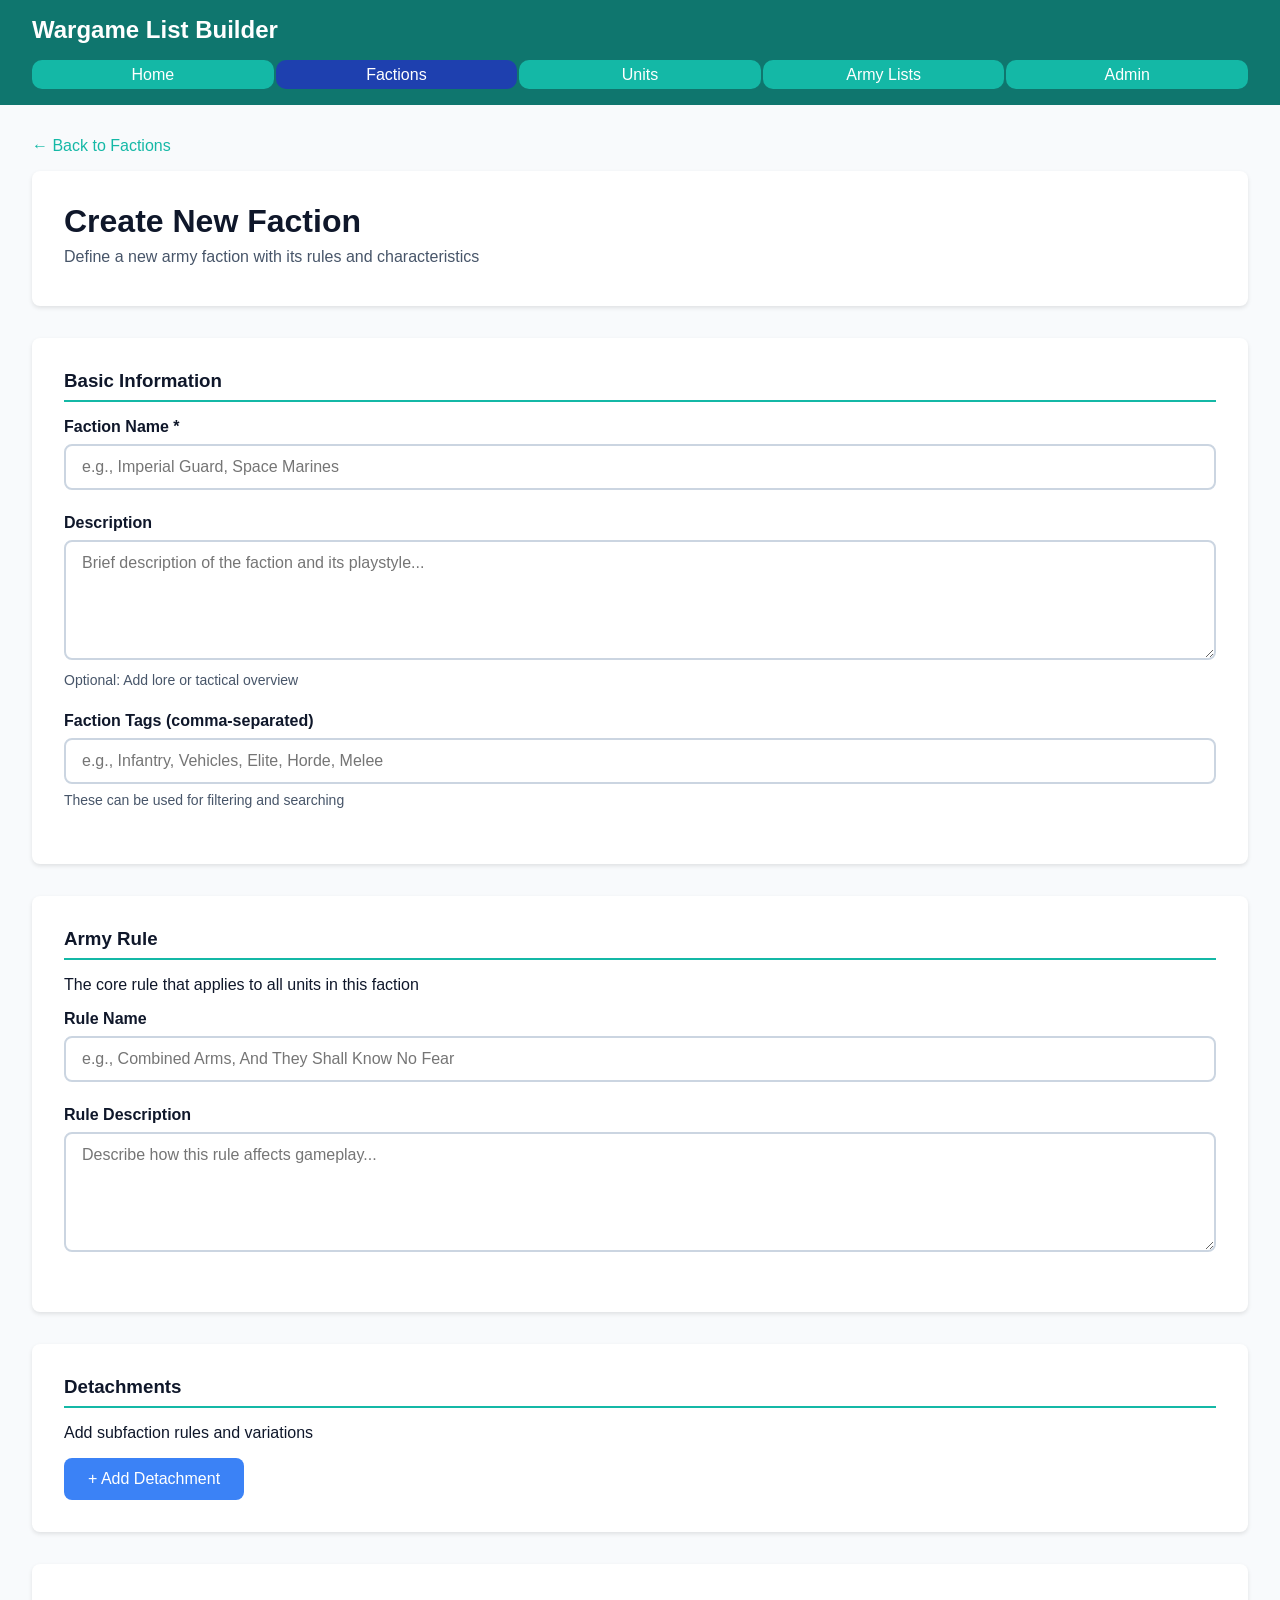
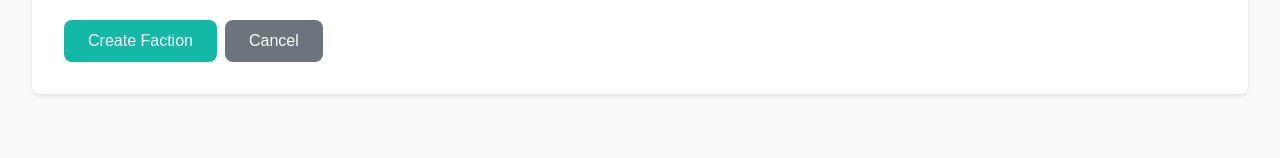
==== commit 363d1267: "Added Final JavaScript Code" ====
--- a/pages/create-faction.html
+++ b/pages/create-faction.html
@@ -13,7 +13,7 @@
     <nav>
       <ul>
         <li><a href="../index.html">Home</a></li>
-        <li><a href="factions.html">Factions</a></li>
+        <li><a href="factions.html" class="active">Factions</a></li>
         <li><a href="units.html">Units</a></li>
         <li><a href="lists.html">Army Lists</a></li>
         <li><a href="admin.html">Admin</a></li>
--- a/css/style.css
+++ b/css/style.css
@@ -1,5 +1,5 @@
 :root {
-  /*Colors*/
+  /* Colors */
   --teal-light: #5eead4;
   --primary-teal: #14b8a6;
   --teal-dark: #0f766e;
@@ -19,27 +19,45 @@
   --text-secondary: #475569;
   
   --border-color: #cbd5e1;
-}
-
-body{
-  margin:0;
+  
+  /* Spacing */
+  --spacing-sm: 0.5rem;
+  --spacing-md: 1rem;
+  --spacing-lg: 1.5rem;
+  --spacing-xl: 2rem;
+}
+
+* {
+  box-sizing: border-box;
+}
+
+body {
+  margin: 0;
   padding: 0;
+  font-family: -apple-system, BlinkMacSystemFont, 'Segoe UI', Roboto, Oxygen, Ubuntu, Cantarell, sans-serif;
+  color: var(--text-primary);
+  background-color: var(--bg-secondary);
 }
 
 main {
-  padding: 2rem;
+  padding: var(--spacing-xl);
   max-width: 1400px;
   margin: 0 auto;
 }
 
+h2, h3, h4 {
+  color: var(--text-primary);
+  margin-top: 0;
+}
+
 header {
   background-color: var(--teal-dark);
-  padding: 1rem 2rem;
+  padding: var(--spacing-md) var(--spacing-xl);
 }
 
 header h1 {
   color: var(--bg-white);
-  margin: 0 0 1rem 0;
+  margin: 0 0 var(--spacing-md) 0;
   font-size: 1.5rem;
 }
 
@@ -52,12 +70,12 @@
   flex-wrap: wrap;
 }
 
-nav ul li {
+nav li {
   flex: 1;
   min-width: 100px;
 }
 
-nav ul li a {
+nav a {
   display: block;
   background-color: var(--primary-teal);
   color: white;
@@ -65,16 +83,16 @@
   padding: 0.35rem;
   text-align: center;
   border-radius: 10px;
-  transition: background-color 0.2s ease;
+  transition: background-color 0.2s;
   font-weight: 500;
 }
 
-nav ul li a:hover {
+nav a:hover {
   background-color: var(--primary-blue);
 }
 
-nav ul li a[href]:active,
-nav ul li a.active {
+nav a:active,
+nav a.active {
   background-color: var(--blue-dark);
 }
 
@@ -88,118 +106,179 @@
   align-items: center;
 }
 
-h2 {
-  color: var(--text-primary);
-  margin-top: 2rem;
-}
-
-.cards-container {
-  gap: 2rem;
-  flex-wrap: wrap;
-  justify-content: center;
-}
-
-.card {
-  border: 1px solid var(--border-color);
-  border-radius: 8px;
-  box-shadow: 0 2px 4px rgba(0, 0, 0, 0.1);
-  padding: 1.5rem;
-  display: flex;
-  flex-direction: column;
-  justify-content: space-between;
-  width: 350px;
-  min-height: 300px;
-}
-
-.card-header h3 {
-  margin-top: 0;
-  color: var(--blue-dark);
-}
-
-.card-body {
-  flex-grow: 1;
-}
-
 .btn {
   display: inline-block;
+  padding: 0.75rem 1.5rem;
   background-color: var(--primary-teal);
-  color: var(--bg-white);
+  color: white;
   text-decoration: none;
-  padding: 0.5rem 1rem;
-  border-radius: 5px;
-  margin: 0.25rem;
+  border: none;
+  border-radius: 8px;
+  font-size: 1rem;
   font-weight: 500;
-  border: none;
   cursor: pointer;
-  transition: background-color 0.2s ease;
+  transition: background-color 0.2s;
 }
 
 .btn:hover {
+  background-color: var(--teal-dark);
+}
+
+.btn-secondary {
+  background-color: #6c757d;
+}
+
+.btn-secondary:hover {
+  background-color: #5a6268;
+}
+
+.btn-add {
   background-color: var(--primary-blue);
 }
 
-/* Search container */
-div > div {
-  margin: 2rem 0;
-}
-
-label {
+.btn-add:hover {
+  background-color: var(--blue-dark);
+}
+
+.form-section {
+  background-color: white;
+  padding: var(--spacing-xl);
+  margin-bottom: var(--spacing-xl);
+  border-radius: 8px;
+  box-shadow: 0 2px 4px rgba(0, 0, 0, 0.1);
+}
+
+.form-section h3 {
+  margin-bottom: var(--spacing-md);
+  padding-bottom: var(--spacing-sm);
+  border-bottom: 2px solid var(--primary-teal);
+}
+
+.form-group {
+  margin-bottom: var(--spacing-lg);
+}
+
+.form-group label {
   display: block;
-  margin-bottom: 0.5rem;
+  margin-bottom: var(--spacing-sm);
   font-weight: 600;
-  color: #2c3e50;
-}
-
-input[type="text"] {
+  color: var(--text-primary);
+}
+
+.form-group small {
+  display: block;
+  margin-top: var(--spacing-sm);
+  color: var(--text-secondary);
+  font-size: 0.875rem;
+}
+
+.form-input,
+input[type="text"],
+input[type="number"],
+input[type="email"],
+input[type="password"],
+textarea,
+select {
   width: 100%;
-  max-width: 500px;
   padding: 0.75rem 1rem;
+  border: 2px solid var(--border-color);
+  border-radius: 8px;
+  font-size: 1rem;
+  transition: all 0.2s;
+  font-family: inherit;
+  background-color: white;
+  color: var(--text-primary);
+}
+
+textarea {
+  min-height: 120px;
+  resize: vertical;
+}
+
+select {
+  appearance: none;
+  background-image: url("data:image/svg+xml,%3Csvg xmlns='http://www.w3.org/2000/svg' width='12' height='12' viewBox='0 0 12 12'%3E%3Cpath fill='%2314b8a6' d='M6 9L1 4h10z'/%3E%3C/svg%3E");
+  background-repeat: no-repeat;
+  background-position: right 1rem center;
+  background-size: 12px;
+  padding-right: 3rem;
+  cursor: pointer;
+  font-weight: 500;
+}
+
+.form-input:focus,
+input:focus,
+textarea:focus,
+select:focus {
+  outline: none;
+  border-color: var(--primary-teal);
+  box-shadow: 0 0 0 3px rgba(20, 184, 166, 0.1);
+}
+
+select:hover {
+  border-color: var(--primary-teal);
+  background-color: var(--bg-secondary);
+}
+
+/* Form grids */
+.form-grid-2 {
+  display: grid;
+  grid-template-columns: repeat(2, 1fr);
+  gap: var(--spacing-lg);
+}
+
+.form-grid-3 {
+  display: grid;
+  grid-template-columns: repeat(3, 1fr);
+  gap: var(--spacing-lg);
+}
+
+.form-grid-4 {
+  display: grid;
+  grid-template-columns: repeat(4, 1fr);
+  gap: var(--spacing-lg);
+}
+
+.form-item {
+  background-color: #f8f9fa;
+  padding: var(--spacing-lg);
+  border-radius: 8px;
   border: 2px solid #e0e0e0;
-  border-radius: 5px;
-  font-size: 1rem;
-  transition: border-color 0.2s ease;
-}
-
-input[type="text"]:focus {
-  outline: none;
-  border-color: #3498db;
-}
-
-input[type="text"]::placeholder {
-  color: #999;
-}
-
-/* Table with margins */
+  margin-bottom: var(--spacing-md);
+}
+
+.form-actions {
+  display: flex;
+  gap: var(--spacing-sm);
+  flex-wrap: wrap;
+  margin-top: var(--spacing-lg);
+}
+
+.table-container {
+  background-color: white;
+  padding: var(--spacing-xl);
+  border-radius: 8px;
+  box-shadow: 0 2px 4px rgba(0, 0, 0, 0.1);
+  margin: var(--spacing-xl) 0;
+}
+
 table {
   width: 100%;
   border-collapse: collapse;
-  margin: 2rem 0;
-  background-color: white;
-  box-shadow: 0 2px 4px rgba(0, 0, 0, 0.1);
-}
-
-.table-container {
-  margin: 2rem 0;
+  margin-top: var(--spacing-md);
 }
 
 thead {
-  background-color: #2c3e50;
-  color: white;
-}
-
-td, th {
-  border-right: 1px solid #d0d0d0;
-}
-
-td:last-child, th:last-child {
-  border-right: none;
+  background-color: var(--bg-secondary);
 }
 
 th {
-  border-right: 2px solid #1a252f;
-  padding: 1rem;
+  padding: var(--spacing-md);
   text-align: left;
   font-weight: 600;
+  color: var(--text-primary);
+  border-right: 2px solid #d0d0d0;
+  border-bottom: 2px solid #d0d0d0;
 }
 
 th:last-child {
@@ -207,174 +286,171 @@
 }
 
 td {
-  padding: 1rem;
-  border-bottom: 1px solid #e0e0e0;
-}
-
-tbody tr:hover {
-  background-color: #f5f5f5;
-}
-
-tbody tr:last-child td {
-  border-bottom: none;
-}
-
-td small {
-  color: #666;
-  font-size: 0.875rem;
-}
-
-td span {
-  display: inline-block;
-  background-color: #e8f4f8;
-  color: #2980b9;
-  padding: 0.25rem 0.5rem;
-  border-radius: 4px;
-  margin: 0.125rem;
-  font-size: 0.875rem;
-}
-
-/* Generic Detail Page Styles */
-
-/* Header section */
+  padding: var(--spacing-md);
+  border-bottom: 1px solid var(--border-color);
+  border-right: 1px solid #d0d0d0;
+}
+
+td:last-child {
+  border-right: none;
+}
+
+tr:hover {
+  background-color: var(--bg-secondary);
+}
+
+.content-section {
+  background-color: white;
+  padding: var(--spacing-xl);
+  margin-bottom: var(--spacing-xl);
+  border-radius: 8px;
+  box-shadow: 0 2px 4px rgba(0, 0, 0, 0.1);
+}
+
+.content-section h3 {
+  margin-bottom: var(--spacing-md);
+  padding-bottom: var(--spacing-sm);
+  border-bottom: 2px solid var(--primary-blue);
+}
+
 .detail-header {
   background-color: white;
-  padding: 2rem;
-  margin-bottom: 2rem;
+  padding: var(--spacing-xl);
+  margin-bottom: var(--spacing-xl);
   border-radius: 8px;
   box-shadow: 0 2px 4px rgba(0, 0, 0, 0.1);
 }
 
 .detail-header h2 {
-  margin-top: 0;
-  color: #2c3e50;
   font-size: 2rem;
+  margin-bottom: var(--spacing-sm);
 }
 
 .detail-header p {
-  color: #666;
-  font-size: 1.125rem;
-  margin: 0.5rem 0 1rem 0;
-}
-
-.description {
-  line-height: 1.6;
-  color: #333;
-  margin-top: 1rem;
-}
-
-/* Section containers */
-.content-section {
-  background-color: white;
-  padding: 2rem;
-  margin-bottom: 2rem;
-  border-radius: 8px;
-  box-shadow: 0 2px 4px rgba(0, 0, 0, 0.1);
-}
-
-.content-section h3 {
-  color: #2c3e50;
-  margin-top: 0;
-  margin-bottom: 1rem;
-  padding-bottom: 0.5rem;
-  border-bottom: 2px solid #3498db;
-}
-
-.content-section h4 {
-  color: #34495e;
-  margin-top: 1.5rem;
-  margin-bottom: 0.5rem;
-}
-
-/* Highlighted info box */
+  color: var(--text-secondary);
+  margin: var(--spacing-sm) 0;
+}
+
+.header-actions {
+  margin-top: var(--spacing-md);
+  display: flex;
+  gap: var(--spacing-sm);
+  flex-wrap: wrap;
+}
+
 .info-box {
   background-color: #e8f4f8;
-  padding: 1.5rem;
-  border-radius: 8px;
-  border-left: 4px solid #3498db;
-  margin-bottom: 1rem;
-}
-
-.info-box h4 {
-  margin-top: 0;
-  color: #2980b9;
-}
-
-/* Item list */
+  padding: var(--spacing-lg);
+  border-radius: 8px;
+  border-left: 4px solid var(--primary-blue);
+  margin-bottom: var(--spacing-md);
+}
+
 .item-list {
   display: flex;
   flex-direction: column;
-  gap: 1rem;
+  gap: var(--spacing-md);
 }
 
 .list-item-box {
   background-color: #f8f9fa;
-  padding: 1.5rem;
+  padding: var(--spacing-lg);
   border-radius: 8px;
   border: 2px solid #e0e0e0;
 }
 
-.list-item-box h4 {
-  margin-top: 0;
-  color: #2c3e50;
-}
-
-.item-label {
-  font-weight: 600;
-  color: #2980b9;
-  margin-bottom: 0.5rem;
-}
-
-/* Tags/badges */
+.empty-state {
+  text-align: center;
+  padding: var(--spacing-xl);
+  color: var(--text-secondary);
+}
+
 .tags {
   display: flex;
   flex-wrap: wrap;
-  gap: 0.5rem;
-  margin: 1rem 0;
-}
-
-.tags span {
+  gap: var(--spacing-sm);
+  margin: var(--spacing-md) 0;
+}
+
+.tags span,
+td span {
   background-color: #e8f4f8;
   color: #2980b9;
   padding: 0.25rem 0.75rem;
   border-radius: 4px;
   font-size: 0.875rem;
   font-weight: 500;
-}
-
-/* Action buttons in header */
-.header-actions {
-  margin-top: 1rem;
-  display: flex;
-  gap: 0.5rem;
-  flex-wrap: wrap;
-}
-
-/* Breadcrumb navigation */
+  display: inline-block;
+}
+
+.alert {
+  padding: var(--spacing-md);
+  border-radius: 8px;
+  margin-bottom: var(--spacing-md);
+}
+
+.alert-success {
+  background-color: #d1fae5;
+  color: #065f46;
+  border-left: 4px solid #10b981;
+}
+
+.alert-warning {
+  background-color: #fef3c7;
+  color: #92400e;
+  border-left: 4px solid #f59e0b;
+}
+
+.alert-info {
+  background-color: #dbeafe;
+  color: #1e40af;
+  border-left: 4px solid #3b82f6;
+}
+
 .breadcrumb {
-  margin-bottom: 1.5rem;
-  padding: 0.5rem 0;
-  font-size: 0.95rem;
+  margin-bottom: var(--spacing-md);
 }
 
 .breadcrumb a {
-  color: #3498db;
+  color: var(--primary-teal);
   text-decoration: none;
   font-weight: 500;
 }
 
 .breadcrumb a:hover {
   text-decoration: underline;
-  color: #2980b9;
-}
-
-/* Unit image in table */
+}
+
+.summary-stats {
+  display: flex;
+  gap: var(--spacing-xl);
+  flex-wrap: wrap;
+}
+
+.stat-item {
+  flex: 1;
+  min-width: 120px;
+}
+
+.stat-label {
+  display: block;
+  font-size: 0.875rem;
+  color: var(--text-secondary);
+  margin-bottom: 0.25rem;
+}
+
+.stat-value {
+  display: block;
+  font-size: 1.5rem;
+  font-weight: 600;
+  color: var(--text-primary);
+}
+
 .unit-image {
   width: 60px;
   height: 60px;
   object-fit: cover;
-  border-radius: 8px;
-  border: 2px solid #e0e0e0;
+  border-radius: 4px;
 }
 
 .unit-image-large {
@@ -382,383 +458,34 @@
   height: 80px;
   object-fit: cover;
   border-radius: 8px;
-  border: 2px solid #e0e0e0;
-}
-
-/* Form Styles for Creation Pages */
-
-/* Form sections */
-.form-section {
-  background-color: white;
-  padding: 2rem;
-  margin-bottom: 2rem;
-  border-radius: 8px;
-  box-shadow: 0 2px 4px rgba(0, 0, 0, 0.1);
-}
-
-.form-section h3 {
-  color: #2c3e50;
-  margin-top: 0;
-  margin-bottom: 1rem;
-  padding-bottom: 0.5rem;
-  border-bottom: 2px solid #3498db;
-}
-
-.form-section h4 {
-  color: #34495e;
-  margin-top: 1.5rem;
-  margin-bottom: 1rem;
-}
-
-.form-section p {
-  color: #666;
-  margin-bottom: 1rem;
-}
-
-/* Form groups */
-.form-group {
-  margin-bottom: 1.5rem;
-}
-
-.form-group label {
-  display: block;
-  margin-bottom: 0.5rem;
-  font-weight: 600;
-  color: #2c3e50;
-}
-
-.form-group input[type="text"],
-.form-group input[type="number"],
-.form-group input[type="file"],
-.form-group textarea,
-.form-group select {
-  width: 100%;
-  padding: 0.75rem 1rem;
-  border: 2px solid #e0e0e0;
-  border-radius: 5px;
-  font-size: 1rem;
-  transition: border-color 0.2s ease;
-  font-family: inherit;
-}
-
-.form-group input[type="text"]:focus,
-.form-group input[type="number"]:focus,
-.form-group textarea:focus,
-.form-group select:focus {
-  outline: none;
-  border-color: #3498db;
-}
-
-.form-group textarea {
-  min-height: 120px;
-  resize: vertical;
-}
-
-.form-group small {
-  display: block;
-  margin-top: 0.5rem;
-  color: #666;
-  font-size: 0.875rem;
-}
-
-/* Grid layout for forms */
-.form-grid-2 {
-  display: grid;
-  grid-template-columns: repeat(2, 1fr);
-  gap: 1.5rem;
-}
-
-.form-grid-3 {
-  display: grid;
-  grid-template-columns: repeat(3, 1fr);
-  gap: 1.5rem;
-}
-
-.form-grid-4 {
-  display: grid;
-  grid-template-columns: repeat(4, 1fr);
-  gap: 1.5rem;
-}
-
-/* Responsive forms - stack on smaller screens */
+}
+
+@media (max-width: 1024px) {
+  .form-grid-2 {
+    grid-template-columns: 1fr;
+  }
+}
+
 @media (max-width: 768px) {
+  main {
+    padding: var(--spacing-md);
+  }
+
   .form-grid-2,
   .form-grid-3,
   .form-grid-4 {
     grid-template-columns: 1fr;
   }
-}
-
-/* Nested form item (like detachment or weapon groups) */
-.form-item {
-  background-color: #f8f9fa;
-  padding: 1.5rem;
-  border-radius: 8px;
-  border: 2px solid #e0e0e0;
-  margin-bottom: 1rem;
-}
-
-.form-item h4 {
-  margin-top: 0;
-  color: #2c3e50;
-  margin-bottom: 1rem;
-}
-
-/* Button group for form actions */
-.form-actions {
-  display: flex;
-  gap: 0.5rem;
-  flex-wrap: wrap;
-  margin-top: 1.5rem;
-}
-
-.btn-secondary {
-  background-color: #6c757d;
-  color: white;
-}
-
-.btn-secondary:hover {
-  background-color: #5a6268;
-}
-
-.btn-add {
-  background-color: var(--primary-blue);
-  color: white;
-}
-
-.btn-add:hover {
-  background-color: var(--blue-dark);
-}
-
-/* List Builder Specific Styles */
-
-/* Current army summary box */
-.army-summary {
-  background-color: white;
-  padding: 2rem;
-  margin-bottom: 2rem;
-  border-radius: 8px;
-  box-shadow: 0 2px 4px rgba(0, 0, 0, 0.1);
-  border-left: 4px solid var(--primary-teal);
-}
-
-.army-summary h3 {
-  color: #2c3e50;
-  margin-top: 0;
-  margin-bottom: 1rem;
-}
-
-.summary-stats {
-  display: flex;
-  justify-content: space-between;
-  align-items: center;
-  flex-wrap: wrap;
-  gap: 1rem;
-}
-
-.stat-item {
-  text-align: center;
-}
-
-.stat-label {
-  color: #666;
-  font-size: 0.875rem;
-  margin-bottom: 0.25rem;
-}
-
-.stat-value {
-  font-size: 1.5rem;
-  font-weight: 700;
-  color: var(--primary-blue);
-}
-
-/* Unit list in army builder */
-.unit-list-item {
-  background-color: white;
-  padding: 1rem;
-  margin-bottom: 0.75rem;
-  border-radius: 8px;
-  border: 2px solid #e0e0e0;
-  display: flex;
-  justify-content: space-between;
-  align-items: center;
-  gap: 1rem;
-}
-
-.unit-list-item:hover {
-  border-color: var(--primary-teal);
-}
-
-.unit-info {
-  flex: 1;
-}
-
-.unit-info h4 {
-  margin: 0 0 0.5rem 0;
-  color: #2c3e50;
-}
-
-.unit-info p {
-  margin: 0;
-  color: #666;
-  font-size: 0.875rem;
-}
-
-.unit-actions {
-  display: flex;
-  gap: 0.5rem;
-}
-
-/* Available units grid */
-.available-units {
-  display: grid;
-  grid-template-columns: repeat(auto-fill, minmax(300px, 1fr));
-  gap: 1rem;
-}
-
-.unit-card {
-  background-color: white;
-  padding: 1.5rem;
-  border-radius: 8px;
-  border: 2px solid #e0e0e0;
-  transition: all 0.2s ease;
-}
-
-.unit-card:hover {
-  border-color: var(--primary-teal);
-  box-shadow: 0 4px 8px rgba(0, 0, 0, 0.1);
-}
-
-.unit-card h4 {
-  margin-top: 0;
-  color: #2c3e50;
-}
-
-.unit-card p {
-  margin: 0.5rem 0;
-  font-size: 0.875rem;
-  color: #666;
-}
-
-/* Validation alert */
-.alert {
-  padding: 1rem;
-  border-radius: 8px;
-  margin-bottom: 1rem;
-  border-left: 4px solid;
-}
-
-.alert-success {
-  background-color: #d1fae5;
-  border-color: #10b981;
-  color: #065f46;
-}
-
-.alert-warning {
-  background-color: #fef3c7;
-  border-color: #f59e0b;
-  color: #92400e;
-}
-
-.alert-info {
-  background-color: #dbeafe;
-  border-color: var(--primary-blue);
-  color: var(--blue-dark);
-}
-
-.alert p {
-  margin: 0;
-}
-
-.alert ul {
-  margin: 0.5rem 0 0 1.5rem;
-}
-
-/* Empty state */
-.empty-state {
-  text-align: center;
-  padding: 3rem 1rem;
-  color: #666;
-}
-
-.empty-state h3 {
-  color: #2c3e50;
-  margin-bottom: 0.5rem;
-}
-
-.empty-state p {
-  margin-bottom: 1.5rem;
-}
-
-/* Points display */
-.points-display {
-  font-size: 1.75rem;
-  font-weight: 700;
-  color: var(--primary-blue);
-}
-
-.points-limit {
-  color: #666;
-  font-size: 1rem;
-}
-
-/* Checkbox and radio styles */
-input[type="checkbox"],
-input[type="radio"] {
-  width: 1.25rem;
-  height: 1.25rem;
-  cursor: pointer;
-}
-
-.checkbox-group,
-.radio-group {
-  display: flex;
-  flex-direction: column;
-  gap: 0.75rem;
-}
-
-.checkbox-label,
-.radio-label {
-  display: flex;
-  align-items: center;
-  gap: 0.5rem;
-  cursor: pointer;
-}
-
-/* Customization panel (for list builder) */
-.customization-panel {
-  background-color: white;
-  padding: 2rem;
-  margin-bottom: 2rem;
-  border-radius: 8px;
-  box-shadow: 0 2px 4px rgba(0, 0, 0, 0.1);
-  border: 2px solid var(--primary-blue);
-}
-
-.customization-panel h3 {
-  color: #2c3e50;
-  margin-top: 0;
-  margin-bottom: 1.5rem;
-}
-
-/* Image preview */
-.image-preview {
-  margin-top: 1rem;
-  padding: 1rem;
-  background-color: #f8f9fa;
-  border-radius: 8px;
-  text-align: center;
-}
-
-.image-preview img {
-  max-width: 200px;
-  border-radius: 8px;
-  border: 2px solid #e0e0e0;
-}
-
-.preview-label {
-  display: block;
-  margin-bottom: 0.5rem;
-  color: #666;
-  font-size: 0.875rem;
+
+  .summary-stats {
+    flex-direction: column;
+  }
+
+  table {
+    font-size: 0.875rem;
+  }
+
+  th, td {
+    padding: var(--spacing-sm);
+  }
 }
